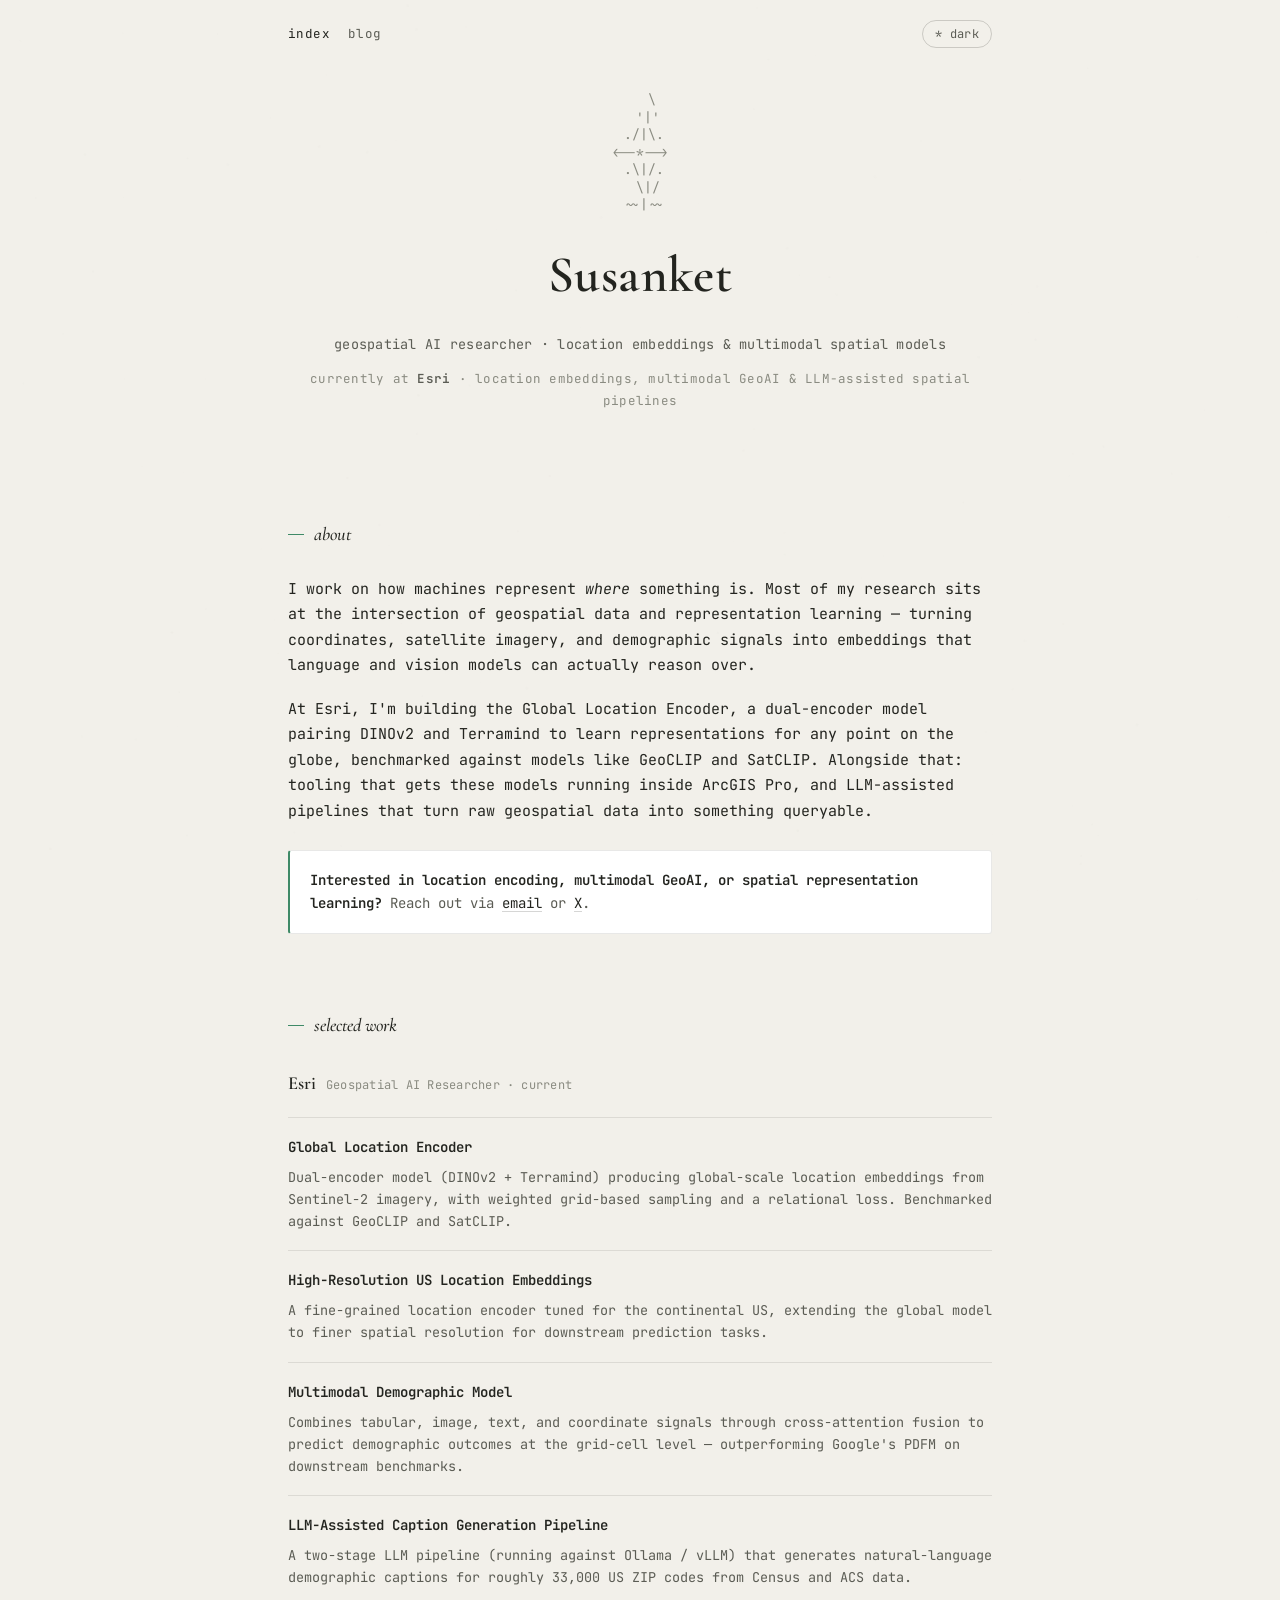
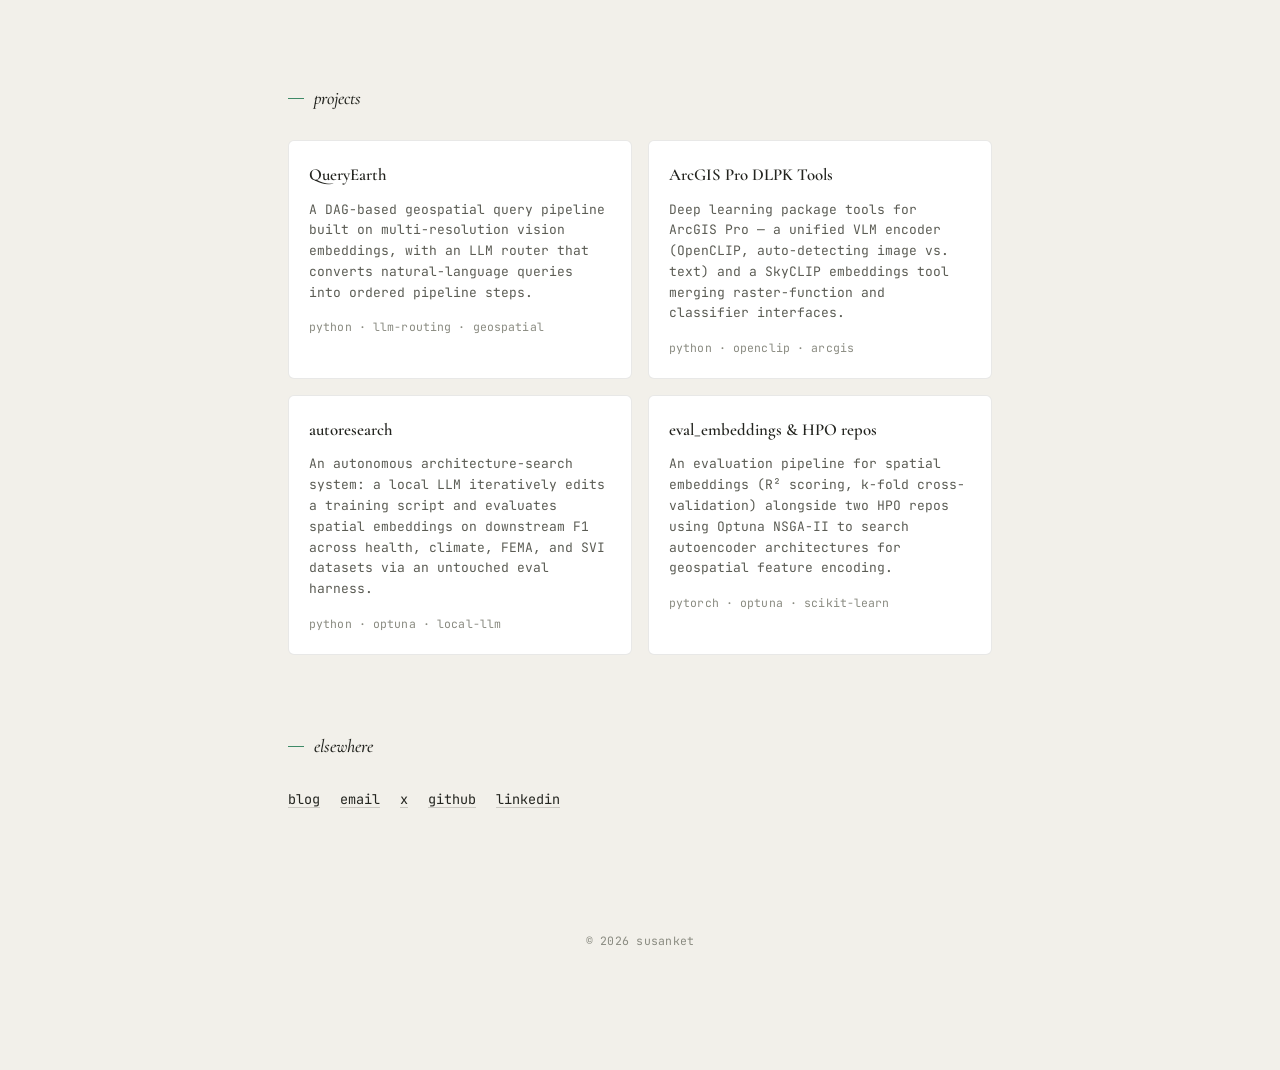
==== index.html @ 193333fa "pushing the init files" ====
<!DOCTYPE html>
<html lang="en">
<head>
<meta charset="UTF-8">
<meta name="viewport" content="width=device-width, initial-scale=1.0">
<title>Susanket — geospatial AI researcher</title>
<meta name="description" content="Susanket — geospatial AI researcher working on location embeddings, multimodal geospatial models, and LLM-assisted spatial pipelines.">
<link rel="icon" href="data:image/svg+xml,%3Csvg xmlns='http://www.w3.org/2000/svg' viewBox='0 0 100 100'%3E%3Ctext y='.9em' font-size='90' font-family='monospace' fill='%23a3d9c0'%3E*%3C/text%3E%3C/svg%3E">
<link rel="preconnect" href="https://fonts.googleapis.com">
<link rel="preconnect" href="https://fonts.gstatic.com" crossorigin>
<link href="https://fonts.googleapis.com/css2?family=Cormorant+Garamond:ital,wght@0,500;0,600;1,500;1,600&family=JetBrains+Mono:wght@400;500;600&display=swap" rel="stylesheet">
<link rel="stylesheet" href="assets/css/style.css">
</head>
<body>
<canvas id="starfield" aria-hidden="true"></canvas>

<div class="topbar">
  <nav>
    <a href="index.html" class="current">index</a>
    <a href="blog/index.html">blog</a>
  </nav>
  <button id="theme-toggle" class="theme-toggle" type="button" aria-label="Toggle light and dark theme">* light</button>
</div>

<main class="wrap">

  <header class="hero">
    <pre id="glyph" class="glyph" aria-hidden="true"></pre>
    <h1>Susanket</h1>
    <p class="tagline">geospatial AI researcher &middot; location embeddings &amp; multimodal spatial models</p>
    <p class="status">currently at <b>Esri</b> &middot; location embeddings, multimodal GeoAI &amp; LLM-assisted spatial pipelines</p>
  </header>

  <section id="about">
    <h2 class="section-label">about</h2>
    <div class="prose">
      <p>I work on how machines represent <em>where</em> something is. Most of my research sits at the intersection of geospatial data and representation learning &mdash; turning coordinates, satellite imagery, and demographic signals into embeddings that language and vision models can actually reason over.</p>
      <p>At Esri, I'm building the Global Location Encoder, a dual-encoder model pairing DINOv2 and Terramind to learn representations for any point on the globe, benchmarked against models like GeoCLIP and SatCLIP. Alongside that: tooling that gets these models running inside ArcGIS Pro, and LLM-assisted pipelines that turn raw geospatial data into something queryable.</p>
    </div>

    <div class="callout">
      <!-- EDIT ME: swap in a real call-to-action and your actual contact links. -->
      <b>Interested in location encoding, multimodal GeoAI, or spatial representation learning?</b>
      Reach out via <a class="link" href="mailto:you@example.com">email</a> or <a class="link" href="https://x.com/yourhandle" target="_blank" rel="noopener">X</a>.
    </div>
  </section>

  <section id="work">
    <h2 class="section-label">selected work</h2>

    <div class="work-group">
      <div class="work-group-head">
        <span class="org">Esri</span>
        <span class="role">Geospatial AI Researcher &middot; current</span>
      </div>

      <div class="work-item">
        <div class="title">Global Location Encoder</div>
        <div class="desc">Dual-encoder model (DINOv2 + Terramind) producing global-scale location embeddings from Sentinel-2 imagery, with weighted grid-based sampling and a relational loss. Benchmarked against GeoCLIP and SatCLIP.</div>
      </div>

      <div class="work-item">
        <div class="title">High-Resolution US Location Embeddings</div>
        <div class="desc">A fine-grained location encoder tuned for the continental US, extending the global model to finer spatial resolution for downstream prediction tasks.</div>
      </div>

      <div class="work-item">
        <div class="title">Multimodal Demographic Model</div>
        <div class="desc">Combines tabular, image, text, and coordinate signals through cross-attention fusion to predict demographic outcomes at the grid-cell level &mdash; outperforming Google's PDFM on downstream benchmarks.</div>
      </div>

      <div class="work-item">
        <div class="title">LLM-Assisted Caption Generation Pipeline</div>
        <div class="desc">A two-stage LLM pipeline (running against Ollama / vLLM) that generates natural-language demographic captions for roughly 33,000 US ZIP codes from Census and ACS data.</div>
      </div>
    </div>
  </section>

  <section id="projects">
    <h2 class="section-label">projects</h2>
    <div class="projects-grid">

      <div class="project-card">
        <h3>QueryEarth</h3>
        <p>A DAG-based geospatial query pipeline built on multi-resolution vision embeddings, with an LLM router that converts natural-language queries into ordered pipeline steps.</p>
        <div class="tags">python &middot; llm-routing &middot; geospatial</div>
      </div>

      <div class="project-card">
        <h3>ArcGIS Pro DLPK Tools</h3>
        <p>Deep learning package tools for ArcGIS Pro &mdash; a unified VLM encoder (OpenCLIP, auto-detecting image vs. text) and a SkyCLIP embeddings tool merging raster-function and classifier interfaces.</p>
        <div class="tags">python &middot; openclip &middot; arcgis</div>
      </div>

      <div class="project-card">
        <h3>autoresearch</h3>
        <p>An autonomous architecture-search system: a local LLM iteratively edits a training script and evaluates spatial embeddings on downstream F1 across health, climate, FEMA, and SVI datasets via an untouched eval harness.</p>
        <div class="tags">python &middot; optuna &middot; local-llm</div>
      </div>

      <div class="project-card">
        <h3>eval_embeddings &amp; HPO repos</h3>
        <p>An evaluation pipeline for spatial embeddings (R&sup2; scoring, k-fold cross-validation) alongside two HPO repos using Optuna NSGA-II to search autoencoder architectures for geospatial feature encoding.</p>
        <div class="tags">pytorch &middot; optuna &middot; scikit-learn</div>
      </div>

    </div>
  </section>

  <section id="elsewhere">
    <h2 class="section-label">elsewhere</h2>
    <!-- EDIT ME: point these at your real profiles / resume. -->
    <div class="elsewhere-links">
      <a class="link" href="blog/index.html">blog</a>
      <a class="link" href="mailto:you@example.com">email</a>
      <a class="link" href="https://x.com/yourhandle" target="_blank" rel="noopener">x</a>
      <a class="link" href="https://github.com/yourhandle" target="_blank" rel="noopener">github</a>
      <a class="link" href="https://linkedin.com/in/yourhandle" target="_blank" rel="noopener">linkedin</a>
    </div>
  </section>

  <footer>&copy; 2026 susanket</footer>
</main>

<script src="assets/js/theme.js"></script>
<script src="assets/js/starfield.js"></script>
<script src="assets/js/spinner.js"></script>
</body>
</html>
---- assets/css/style.css ----
/* ==========================================================================
   Design tokens
   ========================================================================== */
:root{
  --bg:            #0a0d13;
  --bg-elevated:   #10151d;
  --bg-card:       #10141b;
  --border:        rgba(232,230,223,0.09);
  --border-strong: rgba(232,230,223,0.16);
  --text:          #e9e7e0;
  --text-dim:      #99a0af;
  --text-dimmer:   #62697a;
  --accent:        #a3d9c0;
  --accent-strong: #c3ecd8;
  --accent-dim:    rgba(163,217,192,0.14);
  --star-opacity:  1;

  --serif: "Cormorant Garamond", "Iowan Old Style", "Palatino Linotype", Georgia, serif;
  --mono: "JetBrains Mono", "IBM Plex Mono", ui-monospace, SFMono-Regular, Menlo, Consolas, monospace;

  --max-w: 760px;
  --pad: 28px;
}

html[data-theme="light"]{
  --bg:            #f2f0ea;
  --bg-elevated:   #ffffff;
  --bg-card:       #ffffff;
  --border:        rgba(30,30,26,0.10);
  --border-strong: rgba(30,30,26,0.18);
  --text:          #23241f;
  --text-dim:      #5b5c54;
  --text-dimmer:   #8a8b81;
  --accent:        #3f8a67;
  --accent-strong: #2c6b4d;
  --accent-dim:    rgba(63,138,103,0.12);
  --star-opacity:  0.35;
}

/* ==========================================================================
   Reset
   ========================================================================== */
*, *::before, *::after{ box-sizing: border-box; }
html{ scroll-behavior: smooth; }
body{
  margin: 0;
  background: var(--bg);
  color: var(--text);
  font-family: var(--mono);
  font-size: 15px;
  line-height: 1.7;
  -webkit-font-smoothing: antialiased;
  transition: background .25s ease, color .25s ease;
}
img{ max-width: 100%; display:block; }
a{ color: inherit; }
a:focus-visible, button:focus-visible{
  outline: 1.5px solid var(--accent);
  outline-offset: 3px;
  border-radius: 2px;
}
::selection{ background: var(--accent-dim); color: var(--text); }

.link{
  color: var(--text);
  text-decoration: underline;
  text-decoration-color: var(--border-strong);
  text-underline-offset: 3px;
  transition: color .15s ease, text-decoration-color .15s ease;
}
.link:hover{
  color: var(--accent-strong);
  text-decoration-color: var(--accent);
}

/* ==========================================================================
   Starfield background
   ========================================================================== */
#starfield{
  position: fixed;
  inset: 0;
  width: 100%;
  height: 100%;
  z-index: -1;
  display: block;
  opacity: var(--star-opacity);
  transition: opacity .3s ease;
}

/* ==========================================================================
   Top bar
   ========================================================================== */
.topbar{
  position: sticky;
  top: 0;
  z-index: 10;
  display: flex;
  align-items: center;
  justify-content: space-between;
  padding: 20px var(--pad);
  max-width: var(--max-w);
  margin: 0 auto;
  font-size: 12.5px;
}
.topbar nav{ display:flex; gap: 18px; align-items:center; }
.topbar a{
  text-decoration: none;
  color: var(--text-dim);
  letter-spacing: .03em;
}
.topbar a:hover{ color: var(--accent); }
.topbar a.current{ color: var(--text); }

.theme-toggle{
  font-family: var(--mono);
  font-size: 12px;
  background: transparent;
  border: 1px solid var(--border-strong);
  color: var(--text-dim);
  border-radius: 999px;
  padding: 5px 12px;
  cursor: pointer;
  letter-spacing: .03em;
  transition: color .15s ease, border-color .15s ease;
}
.theme-toggle:hover{ color: var(--text); border-color: var(--accent); }

/* ==========================================================================
   Layout shell
   ========================================================================== */
.wrap{
  max-width: var(--max-w);
  margin: 0 auto;
  padding: 0 var(--pad) 120px;
}

/* ==========================================================================
   Hero
   ========================================================================== */
.hero{
  text-align: center;
  padding: 10px 0 20px;
}
.glyph{
  font-family: var(--mono);
  color: var(--text-dimmer);
  font-size: 13px;
  line-height: 1.35;
  white-space: pre;
  margin-bottom: 18px;
  user-select: none;
}
.hero h1{
  font-family: var(--serif);
  font-weight: 600;
  font-size: clamp(2.4rem, 6vw, 3.2rem);
  letter-spacing: .01em;
  margin: 0 0 14px;
  color: var(--text);
}
.hero .tagline{
  color: var(--text-dim);
  font-size: 13.5px;
  letter-spacing: .02em;
  margin: 0 0 10px;
}
.hero .status{
  color: var(--text-dimmer);
  font-size: 12.5px;
  letter-spacing: .02em;
}
.hero .status b{ color: var(--text-dim); font-weight: 600; }
.hero .status a{ text-decoration: underline; text-decoration-color: var(--border-strong); }
.hero .status a:hover{ color: var(--accent); text-decoration-color: var(--accent); }

/* ==========================================================================
   Sections
   ========================================================================== */
section{ margin-top: 76px; }
.section-label{
  font-family: var(--serif);
  font-style: italic;
  font-weight: 500;
  font-size: 1.15rem;
  color: var(--text);
  display: flex;
  align-items: center;
  gap: 10px;
  margin: 0 0 26px;
}
.section-label::before{
  content: "";
  width: 16px;
  height: 1px;
  background: var(--accent);
  display: inline-block;
}

.prose p{ margin: 0 0 18px; color: var(--text); }
.prose p:last-child{ margin-bottom: 0; }

/* Callout */
.callout{
  margin-top: 26px;
  padding: 18px 20px;
  background: var(--bg-elevated);
  border: 1px solid var(--border);
  border-left: 2px solid var(--accent);
  border-radius: 3px;
  font-size: 14px;
  color: var(--text-dim);
  line-height: 1.65;
}
.callout b{ color: var(--text); font-weight: 600; }

/* Work entries */
.work-group + .work-group{ margin-top: 46px; }
.work-group-head{
  display:flex;
  align-items: baseline;
  gap: 10px;
  margin-bottom: 18px;
  flex-wrap: wrap;
}
.work-group-head .org{
  font-family: var(--serif);
  font-weight: 600;
  font-size: 1.15rem;
}
.work-group-head .role{
  font-size: 12px;
  color: var(--text-dimmer);
  letter-spacing: .02em;
}
.work-item{
  padding: 18px 0;
  border-top: 1px solid var(--border);
  display: grid;
  grid-template-columns: 1fr;
  gap: 6px;
}
.work-item .title{
  font-weight: 600;
  color: var(--text);
  font-size: 14px;
}
.work-item .desc{
  color: var(--text-dim);
  font-size: 13.5px;
  line-height: 1.65;
}

/* Project cards */
.projects-grid{
  display: grid;
  grid-template-columns: 1fr 1fr;
  gap: 16px;
}
@media (max-width: 620px){
  .projects-grid{ grid-template-columns: 1fr; }
}
.project-card{
  background: var(--bg-card);
  border: 1px solid var(--border);
  border-radius: 6px;
  padding: 20px;
  transition: border-color .15s ease;
}
.project-card:hover{ border-color: var(--border-strong); }
.project-card h3{
  font-family: var(--serif);
  font-weight: 600;
  font-size: 1.05rem;
  margin: 0 0 10px;
}
.project-card p{
  color: var(--text-dim);
  font-size: 13px;
  line-height: 1.6;
  margin: 0 0 14px;
}
.tags{
  color: var(--text-dimmer);
  font-size: 11.5px;
  letter-spacing: .01em;
}

/* Elsewhere links */
.elsewhere-links{
  display: flex;
  flex-wrap: wrap;
  gap: 20px;
  font-size: 13.5px;
}

/* Footer */
footer{
  text-align: center;
  margin-top: 90px;
  padding-top: 30px;
  color: var(--text-dimmer);
  font-size: 11.5px;
  letter-spacing: .02em;
}

/* ==========================================================================
   Blog list
   ========================================================================== */
.page-title{
  font-family: var(--serif);
  font-style: italic;
  font-weight: 500;
  font-size: 2rem;
  margin: 30px 0 8px;
}
.page-sub{
  color: var(--text-dim);
  font-size: 13px;
  margin: 0 0 50px;
}
.post-list{ list-style: none; margin:0; padding:0; }
.post-item{
  padding: 22px 0;
  border-top: 1px solid var(--border);
}
.post-item:last-child{ border-bottom: 1px solid var(--border); }
.post-item a.post-title{
  font-family: var(--serif);
  font-weight: 600;
  font-size: 1.3rem;
  text-decoration: none;
  color: var(--text);
  transition: color .15s ease;
}
.post-item a.post-title:hover{ color: var(--accent-strong); }
.post-meta{
  color: var(--text-dimmer);
  font-size: 11.5px;
  margin: 6px 0 10px;
  letter-spacing: .02em;
}
.post-excerpt{
  color: var(--text-dim);
  font-size: 13.5px;
  line-height: 1.65;
  margin: 0;
}
.empty-state{
  color: var(--text-dimmer);
  font-size: 13.5px;
  padding: 40px 0;
  border-top: 1px solid var(--border);
}

/* ==========================================================================
   Blog post
   ========================================================================== */
.post-header{ margin: 30px 0 50px; }
.post-header .back{
  display:inline-block;
  font-size: 12px;
  color: var(--text-dimmer);
  text-decoration: none;
  margin-bottom: 22px;
}
.post-header .back:hover{ color: var(--accent); }
.post-header h1{
  font-family: var(--serif);
  font-weight: 600;
  font-size: clamp(1.8rem, 5vw, 2.4rem);
  margin: 0 0 12px;
  line-height: 1.25;
}
.post-header .post-meta{ margin: 0; }

.post-body{ font-size: 15px; line-height: 1.8; color: var(--text); }
.post-body h1, .post-body h2, .post-body h3{
  font-family: var(--serif);
  font-weight: 600;
  color: var(--text);
  margin: 42px 0 16px;
  line-height: 1.3;
}
.post-body h1{ font-size: 1.6rem; }
.post-body h2{ font-size: 1.35rem; }
.post-body h3{ font-size: 1.1rem; }
.post-body p{ margin: 0 0 20px; }
.post-body a{ color: var(--accent); text-decoration: underline; text-decoration-color: var(--border-strong); }
.post-body a:hover{ text-decoration-color: var(--accent); }
.post-body ul, .post-body ol{ margin: 0 0 20px; padding-left: 22px; color: var(--text); }
.post-body li{ margin-bottom: 8px; }
.post-body blockquote{
  margin: 24px 0;
  padding: 4px 20px;
  border-left: 2px solid var(--accent);
  color: var(--text-dim);
  font-style: italic;
}
.post-body code{
  font-family: var(--mono);
  background: var(--bg-elevated);
  border: 1px solid var(--border);
  padding: 2px 6px;
  border-radius: 4px;
  font-size: 0.88em;
}
.post-body pre{
  background: var(--bg-elevated);
  border: 1px solid var(--border);
  border-radius: 6px;
  padding: 18px 20px;
  overflow-x: auto;
  margin: 0 0 24px;
}
.post-body pre code{
  background: none;
  border: none;
  padding: 0;
}
.post-body img{
  border-radius: 6px;
  margin: 10px 0 26px;
  border: 1px solid var(--border);
}
.post-body hr{
  border: none;
  border-top: 1px solid var(--border);
  margin: 40px 0;
}

.post-footer{
  margin-top: 60px;
  padding-top: 24px;
  border-top: 1px solid var(--border);
}

/* ==========================================================================
   Utility
   ========================================================================== */
.loading{ color: var(--text-dimmer); font-size: 13px; padding: 40px 0; }

@media (prefers-reduced-motion: reduce){
  html{ scroll-behavior: auto; }
  *{ animation-duration: 0.001ms !important; animation-iteration-count: 1 !important; transition-duration: 0.001ms !important; }
}
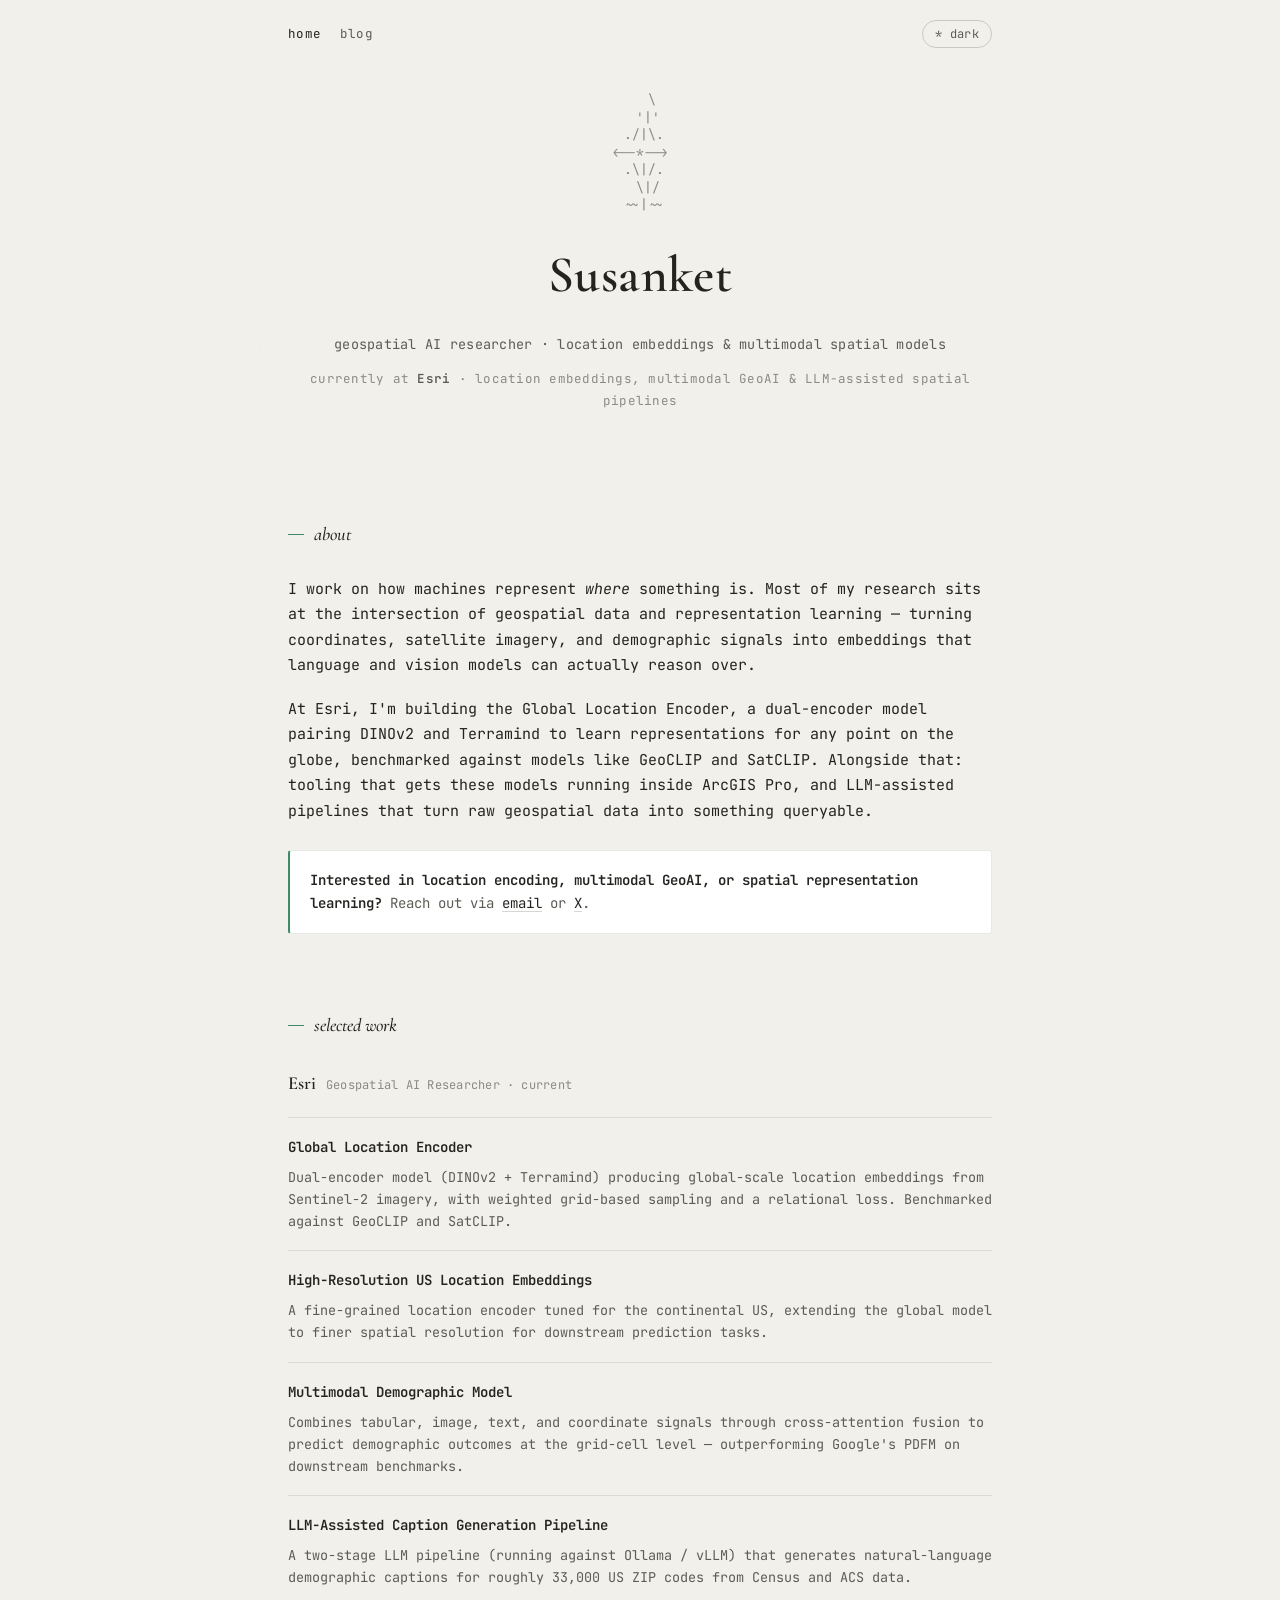
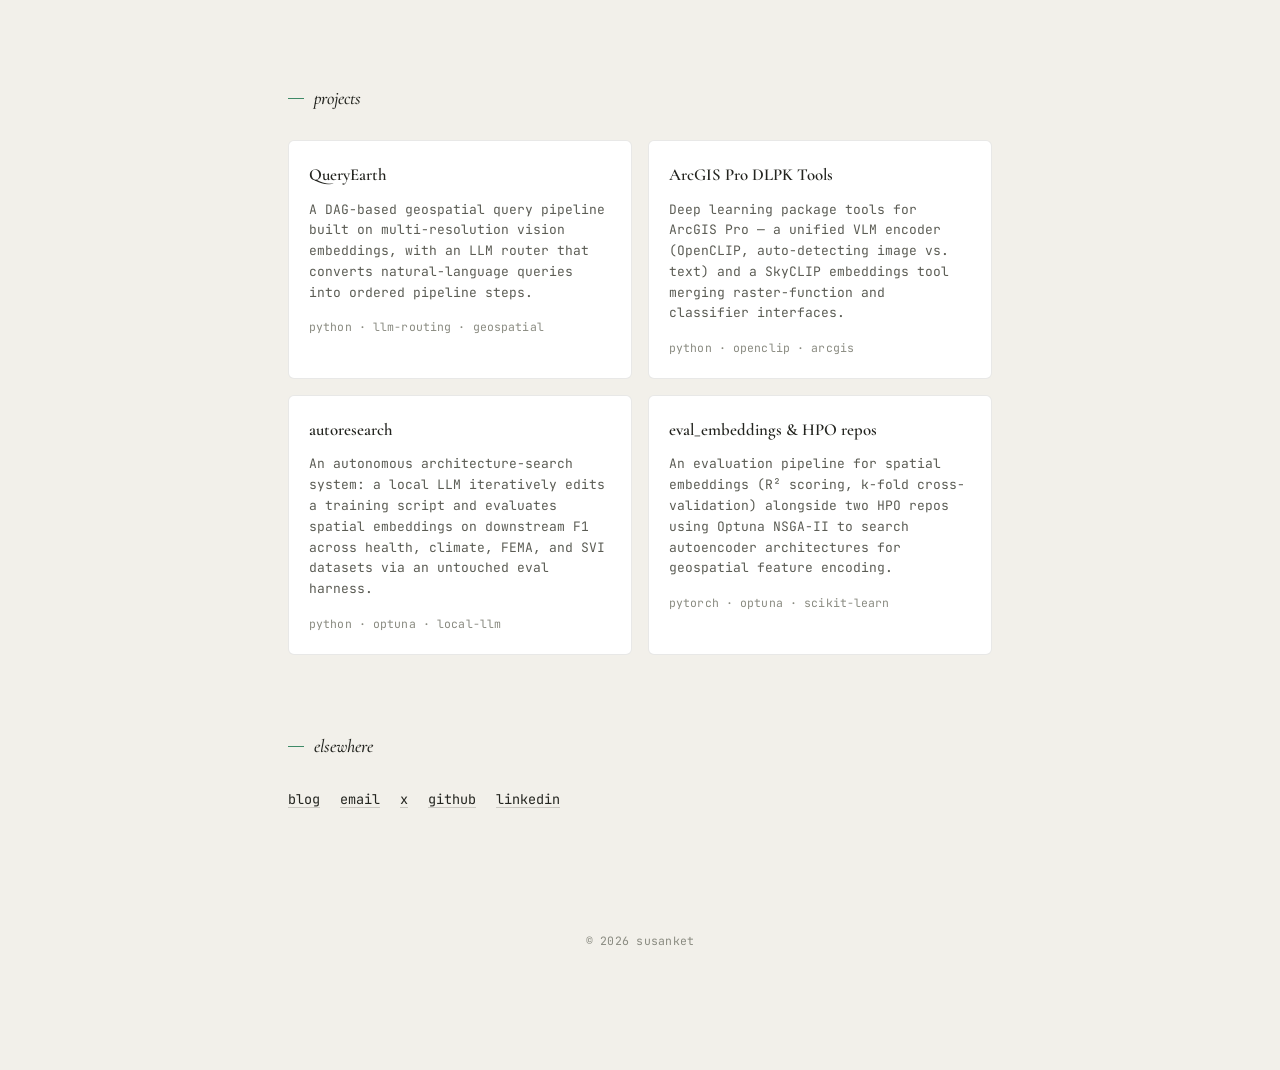
==== commit c424cfca: "[refactor] changed bg" ====
--- a/index.html
+++ b/index.html
@@ -16,7 +16,7 @@
 
 <div class="topbar">
   <nav>
-    <a href="index.html" class="current">index</a>
+    <a href="index.html" class="current">home</a>
     <a href="blog/index.html">blog</a>
   </nav>
   <button id="theme-toggle" class="theme-toggle" type="button" aria-label="Toggle light and dark theme">* light</button>
--- a/assets/css/style.css
+++ b/assets/css/style.css
@@ -7,12 +7,12 @@
   --bg-card:       #10141b;
   --border:        rgba(232,230,223,0.09);
   --border-strong: rgba(232,230,223,0.16);
-  --text:          #e9e7e0;
-  --text-dim:      #99a0af;
-  --text-dimmer:   #62697a;
-  --accent:        #a3d9c0;
-  --accent-strong: #c3ecd8;
-  --accent-dim:    rgba(163,217,192,0.14);
+  --text:          #bcbab3ea;
+  --text-dim:      #6e8366;
+  --text-dimmer:   #586357;
+  --accent:        #69966a;
+  --accent-strong: #66db89;
+  --accent-dim:    rgba(150, 196, 145, 0.285);
   --star-opacity:  1;
 
   --serif: "Cormorant Garamond", "Iowan Old Style", "Palatino Linotype", Georgia, serif;
@@ -376,14 +376,14 @@
 .post-body{ font-size: 15px; line-height: 1.8; color: var(--text); }
 .post-body h1, .post-body h2, .post-body h3{
   font-family: var(--serif);
-  font-weight: 600;
+  font-weight: 900;
   color: var(--text);
   margin: 42px 0 16px;
-  line-height: 1.3;
-}
-.post-body h1{ font-size: 1.6rem; }
-.post-body h2{ font-size: 1.35rem; }
-.post-body h3{ font-size: 1.1rem; }
+  line-height: 1.6;
+}
+.post-body h1{ font-size: 2.5rem; }
+.post-body h2{ font-size: 2.0rem; }
+.post-body h3{ font-size: 1.8rem; }
 .post-body p{ margin: 0 0 20px; }
 .post-body a{ color: var(--accent); text-decoration: underline; text-decoration-color: var(--border-strong); }
 .post-body a:hover{ text-decoration-color: var(--accent); }
@@ -427,6 +427,67 @@
   border-top: 1px solid var(--border);
   margin: 40px 0;
 }
+.post-body .katex-display{
+  margin: 24px 0;
+  overflow-x: auto;
+  overflow-y: hidden;
+}
+.post-body .katex{ font-size: 1.05em; }
+
+/* Post header image — stretches to full wrap width (slightly wider than body) */
+.post-header-image-wrap{
+  margin: 0 calc(-1 * var(--pad)) 30px;
+}
+.post-header-image-wrap img{
+  width:100%;
+  display:block;
+  border-radius:6px;
+}
+.post-header-image-wrap .img-caption{
+  display:block;
+  text-align:left;
+  font-size:0.82em;
+  color:var(--text-dimmer);
+  padding:4px 0 0;
+}
+
+/* Body images with caption — no box, just small right-aligned text */
+.post-body figure{
+  margin:20px 0;
+}
+.post-body figure img{
+  width:100%;
+  display:block;
+  margin:0;
+  border-radius:6px;
+  border:1px solid var(--border);
+}
+.post-body figcaption{
+  text-align:left;
+  font-size:0.82em;
+  color:var(--text-dimmer);
+  padding:4px 0 0;
+}
+
+/* Link buttons */
+.link-button{
+  display:inline-flex;
+  align-items:center;
+  gap:5px;
+  padding:2px 10px;
+  border-radius:4px;
+  background:var(--bg-elevated);
+  border:1px solid var(--border);
+  font-size:0.85em;
+  text-decoration:none !important;
+  vertical-align:baseline;
+  line-height:1.6;
+  transition:border-color .15s;
+  white-space:nowrap;
+}
+.link-button:hover{ border-color:var(--accent); }
+.link-button .link-domain{ font-weight:600; color:var(--accent); }
+.link-button .link-text{ color:var(--text-dim); }
 
 .post-footer{
   margin-top: 60px;
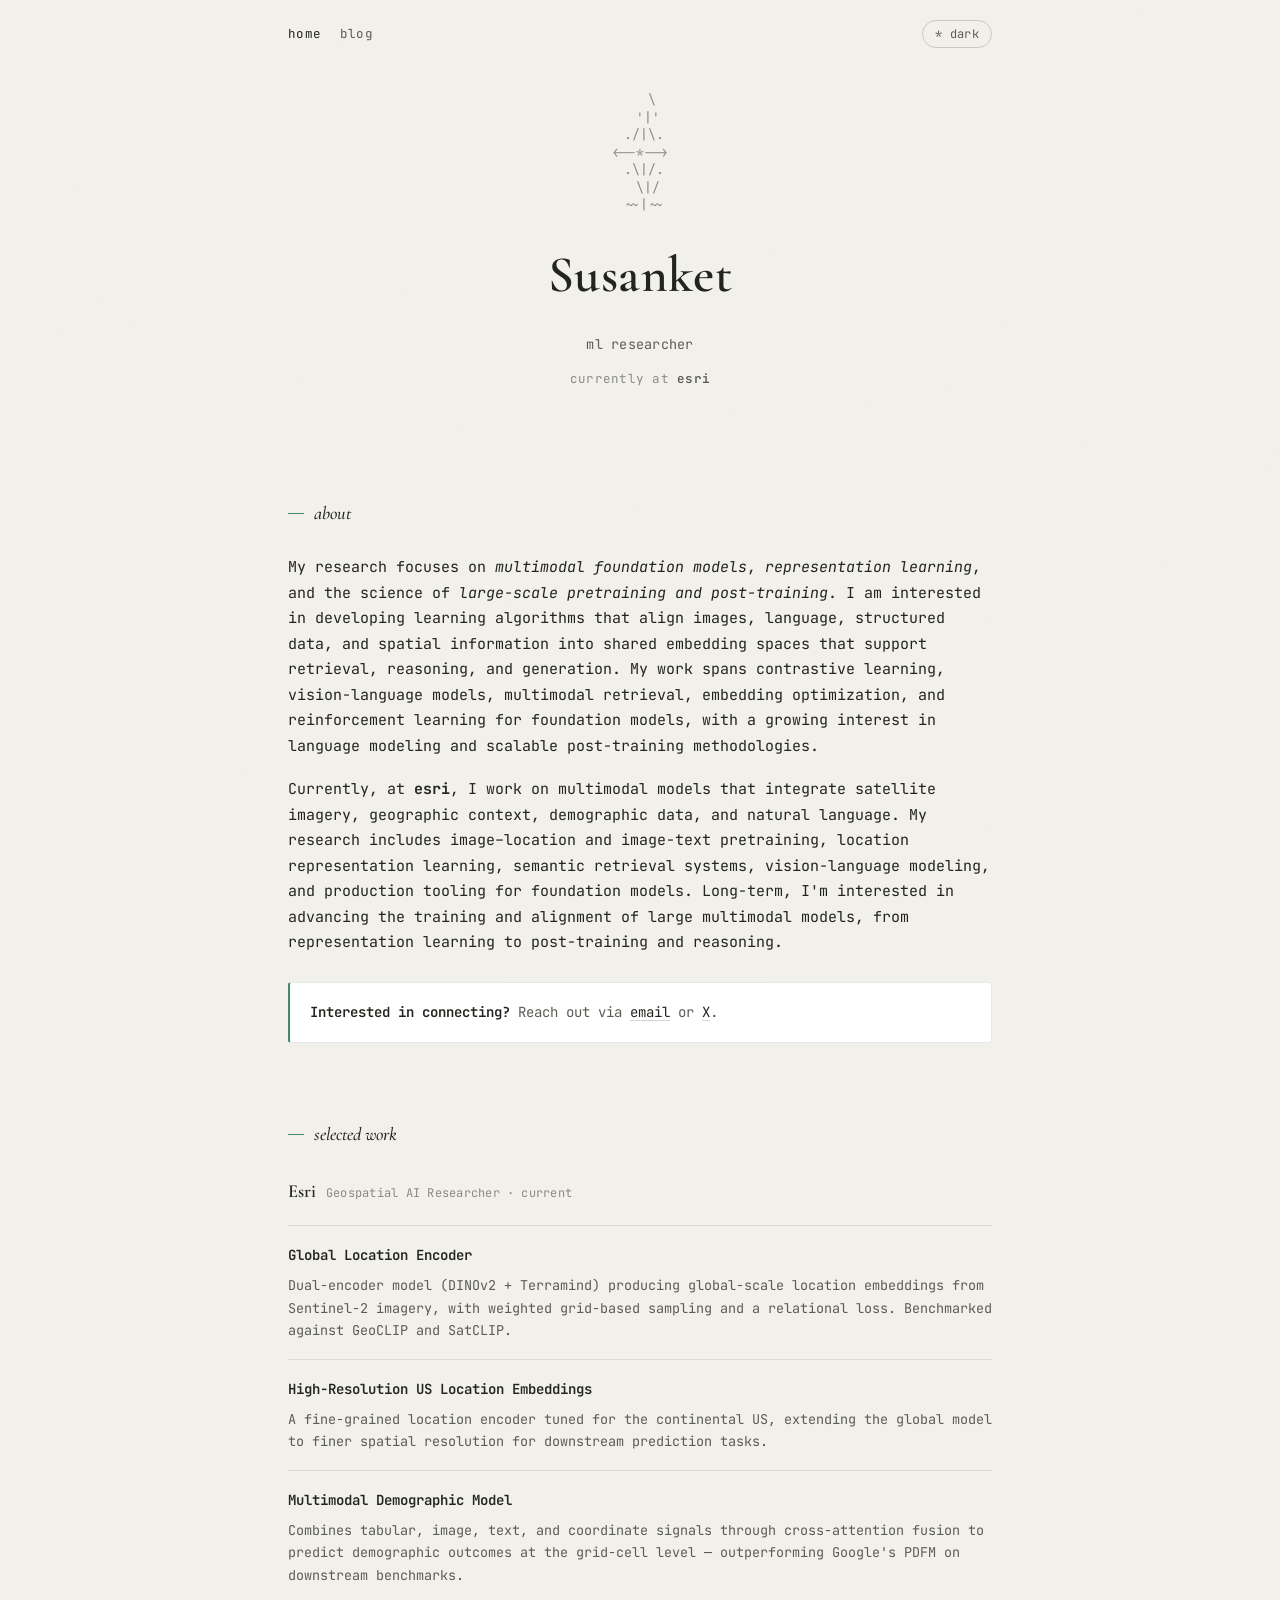
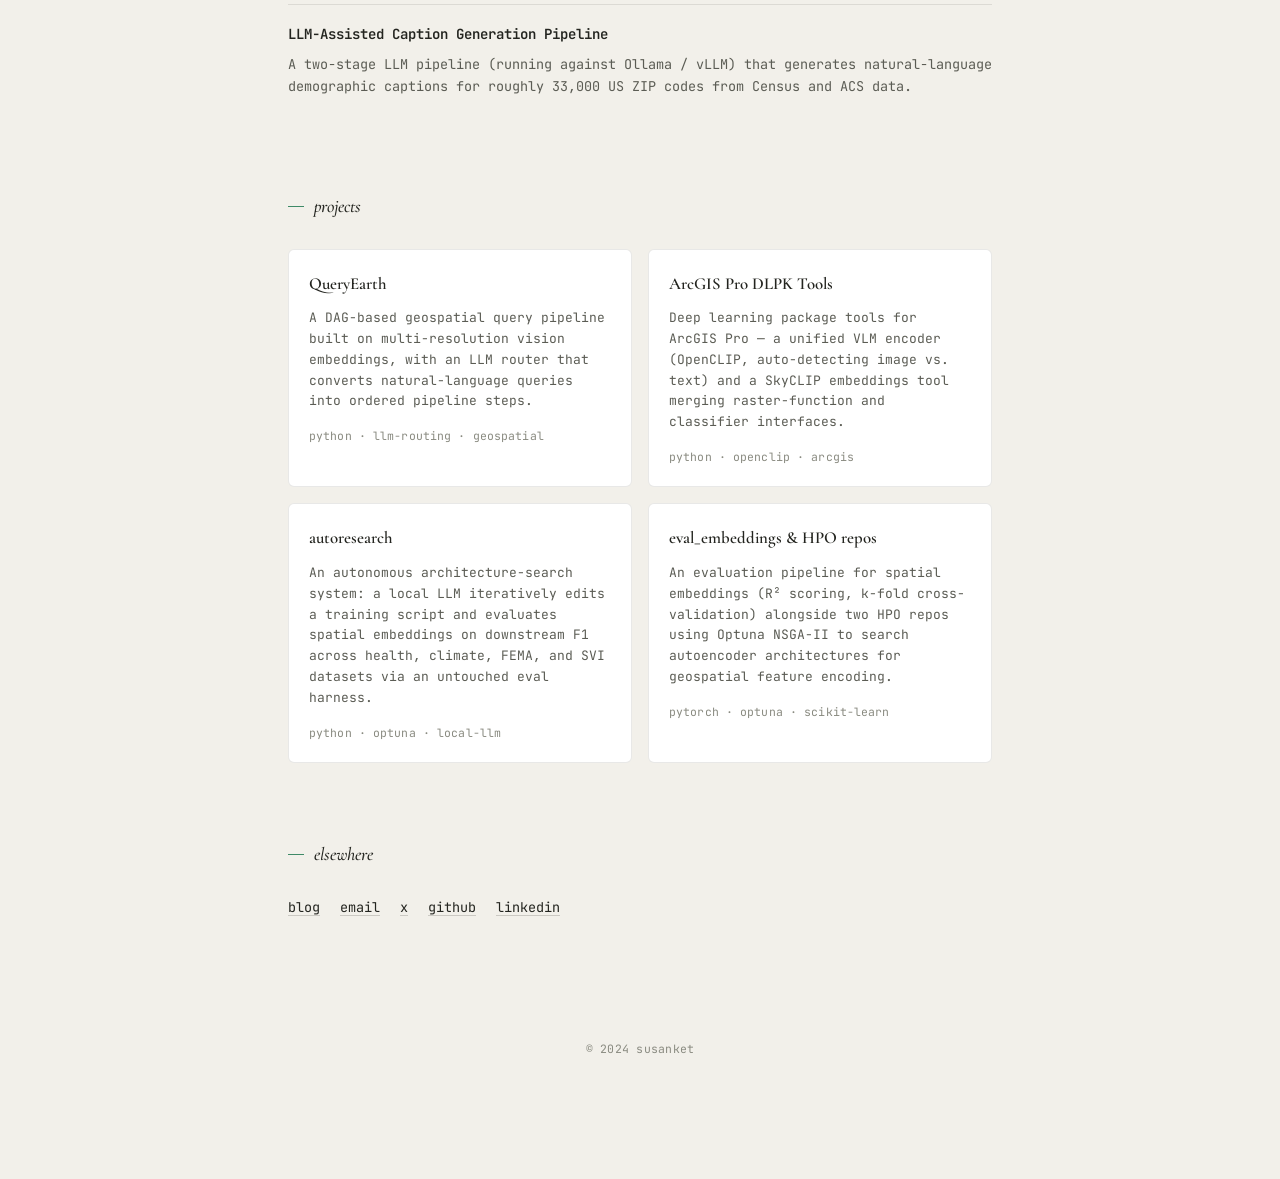
==== commit ecde9ce2: "[minor] update index pages" ====
--- a/index.html
+++ b/index.html
@@ -3,8 +3,8 @@
 <head>
 <meta charset="UTF-8">
 <meta name="viewport" content="width=device-width, initial-scale=1.0">
-<title>Susanket — geospatial AI researcher</title>
-<meta name="description" content="Susanket — geospatial AI researcher working on location embeddings, multimodal geospatial models, and LLM-assisted spatial pipelines.">
+<title>Susanket Sarkar</title>
+<meta name="description" content="Susanket Sarkar — ML Researcher.">
 <link rel="icon" href="data:image/svg+xml,%3Csvg xmlns='http://www.w3.org/2000/svg' viewBox='0 0 100 100'%3E%3Ctext y='.9em' font-size='90' font-family='monospace' fill='%23a3d9c0'%3E*%3C/text%3E%3C/svg%3E">
 <link rel="preconnect" href="https://fonts.googleapis.com">
 <link rel="preconnect" href="https://fonts.gstatic.com" crossorigin>
@@ -27,21 +27,22 @@
   <header class="hero">
     <pre id="glyph" class="glyph" aria-hidden="true"></pre>
     <h1>Susanket</h1>
-    <p class="tagline">geospatial AI researcher &middot; location embeddings &amp; multimodal spatial models</p>
-    <p class="status">currently at <b>Esri</b> &middot; location embeddings, multimodal GeoAI &amp; LLM-assisted spatial pipelines</p>
+    <p class="tagline">ml researcher </p>
+    <p class="status">currently at <b>esri</b></p>
   </header>
 
   <section id="about">
     <h2 class="section-label">about</h2>
     <div class="prose">
-      <p>I work on how machines represent <em>where</em> something is. Most of my research sits at the intersection of geospatial data and representation learning &mdash; turning coordinates, satellite imagery, and demographic signals into embeddings that language and vision models can actually reason over.</p>
-      <p>At Esri, I'm building the Global Location Encoder, a dual-encoder model pairing DINOv2 and Terramind to learn representations for any point on the globe, benchmarked against models like GeoCLIP and SatCLIP. Alongside that: tooling that gets these models running inside ArcGIS Pro, and LLM-assisted pipelines that turn raw geospatial data into something queryable.</p>
+      <p>My research focuses on <em>multimodal foundation models</em>, <em>representation learning</em>, and the science of <em>large-scale pretraining and post-training</em>. I am interested in developing learning algorithms that align images, language, structured data, and spatial information into shared embedding spaces that support retrieval, reasoning, and generation. My work spans contrastive learning, vision-language models, multimodal retrieval, embedding optimization, and reinforcement learning for foundation models, with a growing interest in language modeling and scalable post-training methodologies.</p>
+
+<p>Currently, at <b>esri</b>, I work on multimodal models that integrate satellite imagery, geographic context, demographic data, and natural language. My research includes image–location and image-text pretraining, location representation learning, semantic retrieval systems, vision-language modeling, and production tooling for foundation models. Long-term, I'm interested in advancing the training and alignment of large multimodal models, from representation learning to post-training and reasoning.</p>
     </div>
 
     <div class="callout">
       <!-- EDIT ME: swap in a real call-to-action and your actual contact links. -->
-      <b>Interested in location encoding, multimodal GeoAI, or spatial representation learning?</b>
-      Reach out via <a class="link" href="mailto:you@example.com">email</a> or <a class="link" href="https://x.com/yourhandle" target="_blank" rel="noopener">X</a>.
+      <b>Interested in connecting?</b>
+      Reach out via <a class="link" href="mailto:susanketsarkar1140@gmail.com">email</a> or <a class="link" href="https://x.com/positivlyskewed" target="_blank" rel="noopener">X</a>.
     </div>
   </section>
 
@@ -112,14 +113,14 @@
     <!-- EDIT ME: point these at your real profiles / resume. -->
     <div class="elsewhere-links">
       <a class="link" href="blog/index.html">blog</a>
-      <a class="link" href="mailto:you@example.com">email</a>
-      <a class="link" href="https://x.com/yourhandle" target="_blank" rel="noopener">x</a>
-      <a class="link" href="https://github.com/yourhandle" target="_blank" rel="noopener">github</a>
-      <a class="link" href="https://linkedin.com/in/yourhandle" target="_blank" rel="noopener">linkedin</a>
+      <a class="link" href="mailto:susanketsarkar1140@gmail.com">email</a>
+      <a class="link" href="https://x.com/positivlyskewed" target="_blank" rel="noopener">x</a>
+      <a class="link" href="https://github.com/SusanketSarkar" target="_blank" rel="noopener">github</a>
+      <a class="link" href="https://www.linkedin.com/in/susanket-sarkar-b30736228/" target="_blank" rel="noopener">linkedin</a>
     </div>
   </section>
 
-  <footer>&copy; 2026 susanket</footer>
+  <footer>&copy; 2024 susanket</footer>
 </main>
 
 <script src="assets/js/theme.js"></script>
--- a/assets/css/style.css
+++ b/assets/css/style.css
@@ -8,10 +8,10 @@
   --border:        rgba(232,230,223,0.09);
   --border-strong: rgba(232,230,223,0.16);
   --text:          #bcbab3ea;
-  --text-dim:      #6e8366;
+  --text-dim:      #6e836695;
   --text-dimmer:   #586357;
-  --accent:        #69966a;
-  --accent-strong: #66db89;
+  --accent:        #678967;
+  --accent-strong: #7da97e88;
   --accent-dim:    rgba(150, 196, 145, 0.285);
   --star-opacity:  1;
 
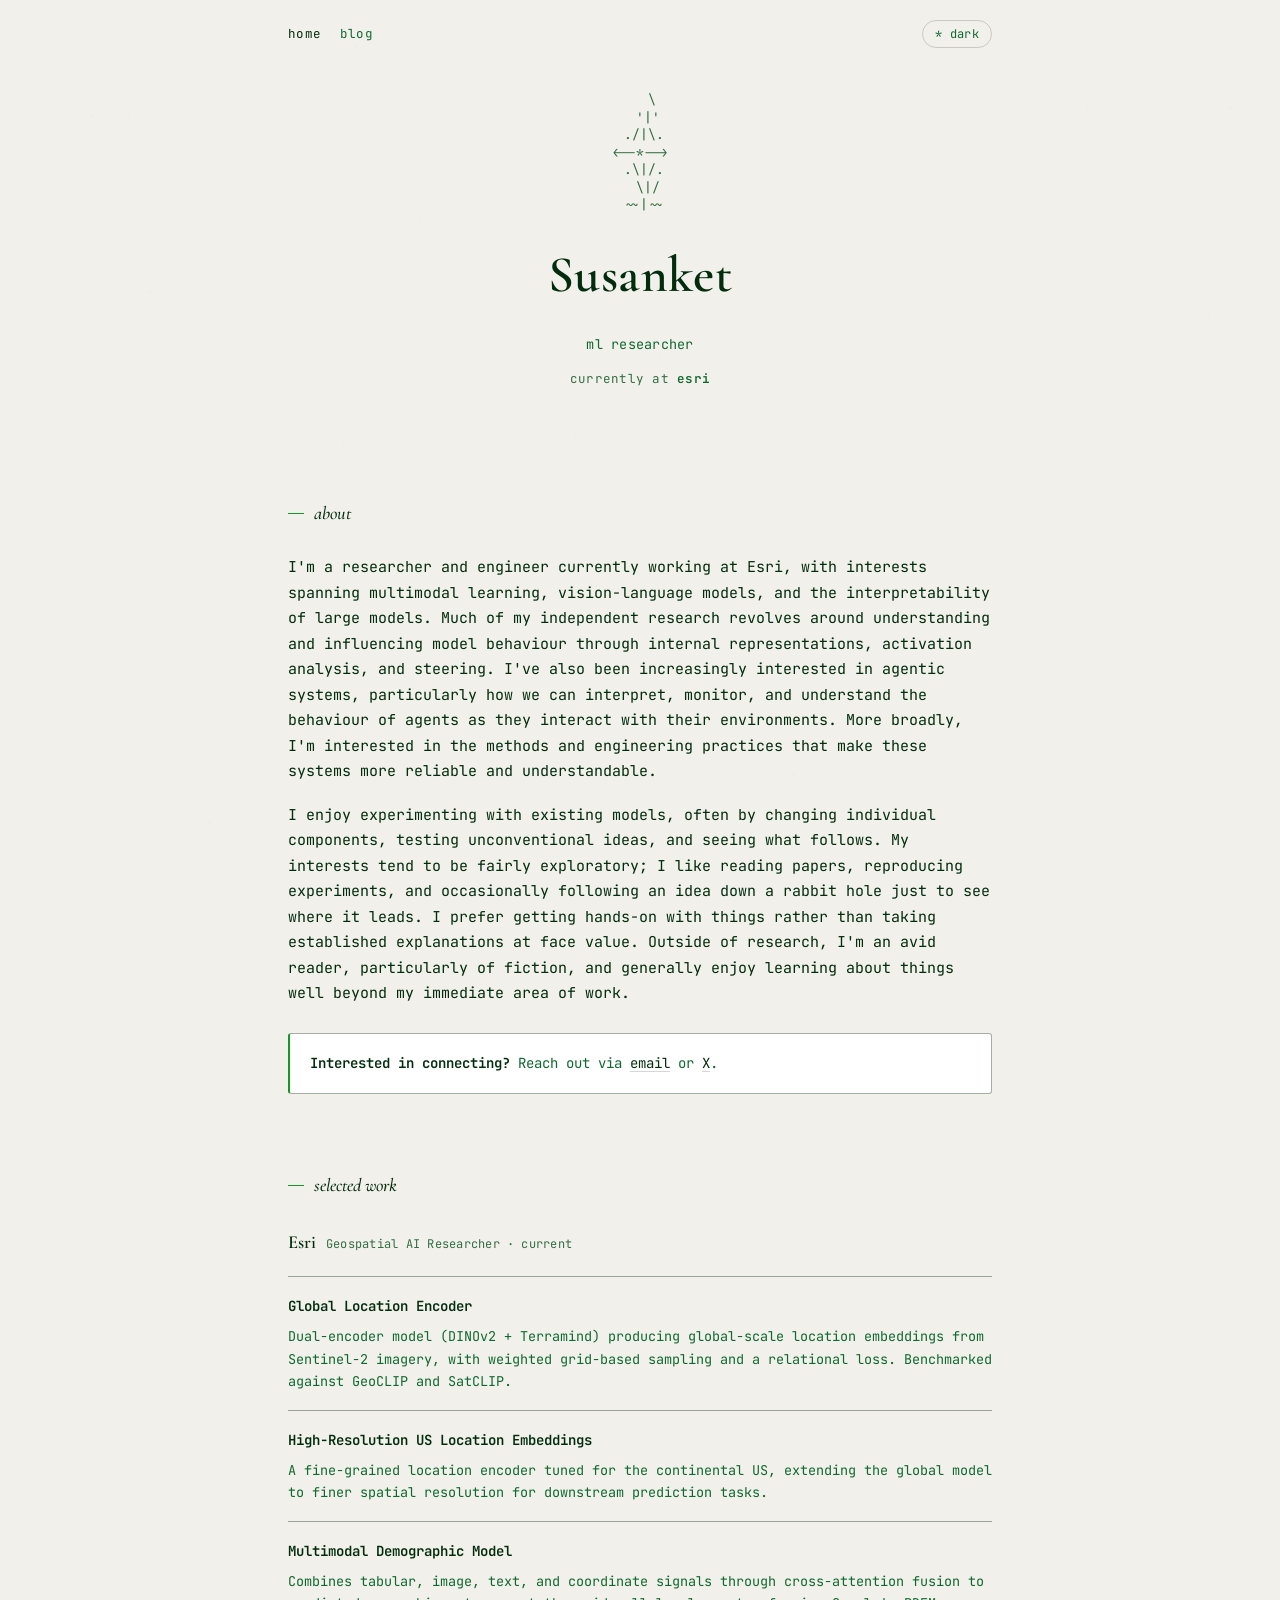
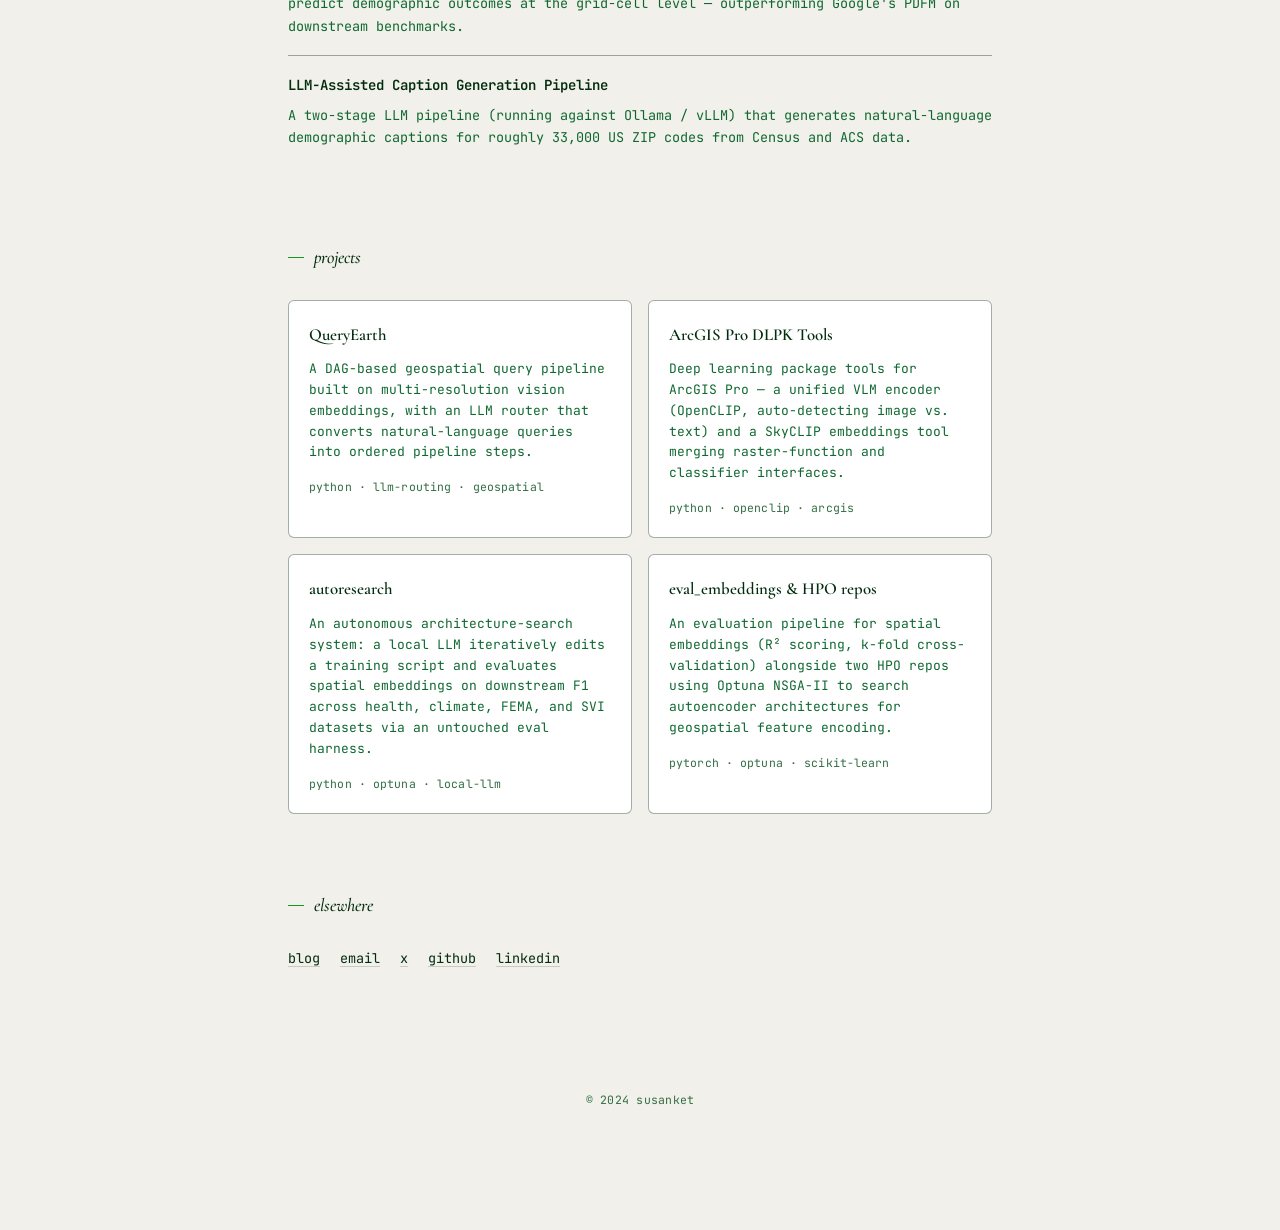
==== commit 9a65dab5: "[blog] added the nudge blog" ====
--- a/index.html
+++ b/index.html
@@ -34,9 +34,8 @@
   <section id="about">
     <h2 class="section-label">about</h2>
     <div class="prose">
-      <p>My research focuses on <em>multimodal foundation models</em>, <em>representation learning</em>, and the science of <em>large-scale pretraining and post-training</em>. I am interested in developing learning algorithms that align images, language, structured data, and spatial information into shared embedding spaces that support retrieval, reasoning, and generation. My work spans contrastive learning, vision-language models, multimodal retrieval, embedding optimization, and reinforcement learning for foundation models, with a growing interest in language modeling and scalable post-training methodologies.</p>
-
-<p>Currently, at <b>esri</b>, I work on multimodal models that integrate satellite imagery, geographic context, demographic data, and natural language. My research includes image–location and image-text pretraining, location representation learning, semantic retrieval systems, vision-language modeling, and production tooling for foundation models. Long-term, I'm interested in advancing the training and alignment of large multimodal models, from representation learning to post-training and reasoning.</p>
+      <p> I'm a researcher and engineer currently working at Esri, with interests spanning multimodal learning, vision-language models, and the interpretability of large models. Much of my independent research revolves around understanding and influencing model behaviour through internal representations, activation analysis, and steering. I've also been increasingly interested in agentic systems, particularly how we can interpret, monitor, and understand the behaviour of agents as they interact with their environments. More broadly, I'm interested in the methods and engineering practices that make these systems more reliable and understandable.</p>
+      <p>I enjoy experimenting with existing models, often by changing individual components, testing unconventional ideas, and seeing what follows. My interests tend to be fairly exploratory; I like reading papers, reproducing experiments, and occasionally following an idea down a rabbit hole just to see where it leads. I prefer getting hands-on with things rather than taking established explanations at face value. Outside of research, I'm an avid reader, particularly of fiction, and generally enjoy learning about things well beyond my immediate area of work.</p>
     </div>
 
     <div class="callout">
--- a/assets/css/style.css
+++ b/assets/css/style.css
@@ -7,12 +7,12 @@
   --bg-card:       #10141b;
   --border:        rgba(232,230,223,0.09);
   --border-strong: rgba(232,230,223,0.16);
-  --text:          #bcbab3ea;
-  --text-dim:      #6e836695;
-  --text-dimmer:   #586357;
-  --accent:        #678967;
-  --accent-strong: #7da97e88;
-  --accent-dim:    rgba(150, 196, 145, 0.285);
+  --text:          #d4dbd5f5;
+  --text-dim:      #438649c7;
+  --text-dimmer:   #69a363b3;
+  --accent:        #46a146;
+  --accent-strong: #329a34a6;
+  --accent-dim:    rgba(34, 95, 27, 0.801);
   --star-opacity:  1;
 
   --serif: "Cormorant Garamond", "Iowan Old Style", "Palatino Linotype", Georgia, serif;
@@ -26,14 +26,14 @@
   --bg:            #f2f0ea;
   --bg-elevated:   #ffffff;
   --bg-card:       #ffffff;
-  --border:        rgba(30,30,26,0.10);
+  --border:        rgba(1, 33, 9, 0.361);
   --border-strong: rgba(30,30,26,0.18);
-  --text:          #23241f;
-  --text-dim:      #5b5c54;
-  --text-dimmer:   #8a8b81;
-  --accent:        #3f8a67;
-  --accent-strong: #2c6b4d;
-  --accent-dim:    rgba(63,138,103,0.12);
+  --text:          #022c0e;
+  --text-dim:      #0f6831;
+  --text-dimmer:   #336e45;
+  --accent:        #159627;
+  --accent-strong: #036014;
+  --accent-dim:    rgba(8, 135, 5, 0.417);
   --star-opacity:  0.35;
 }
 
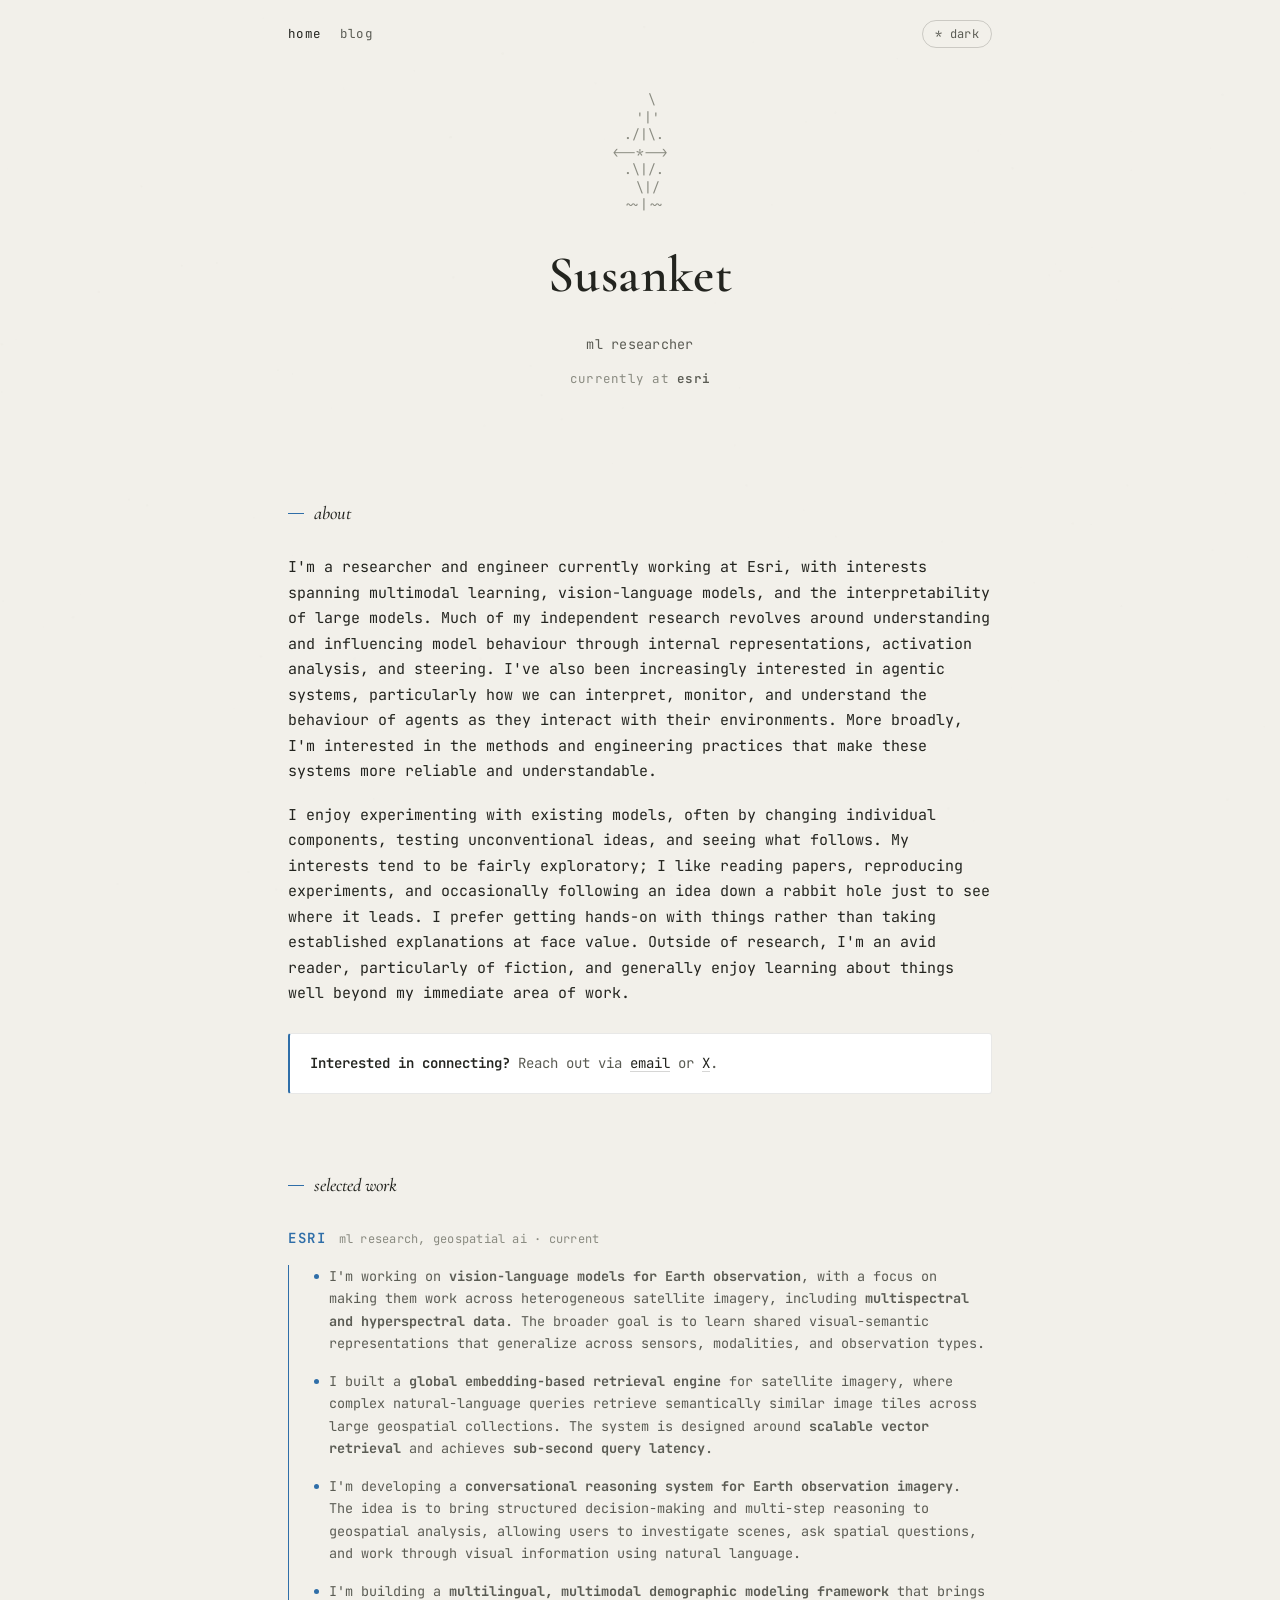
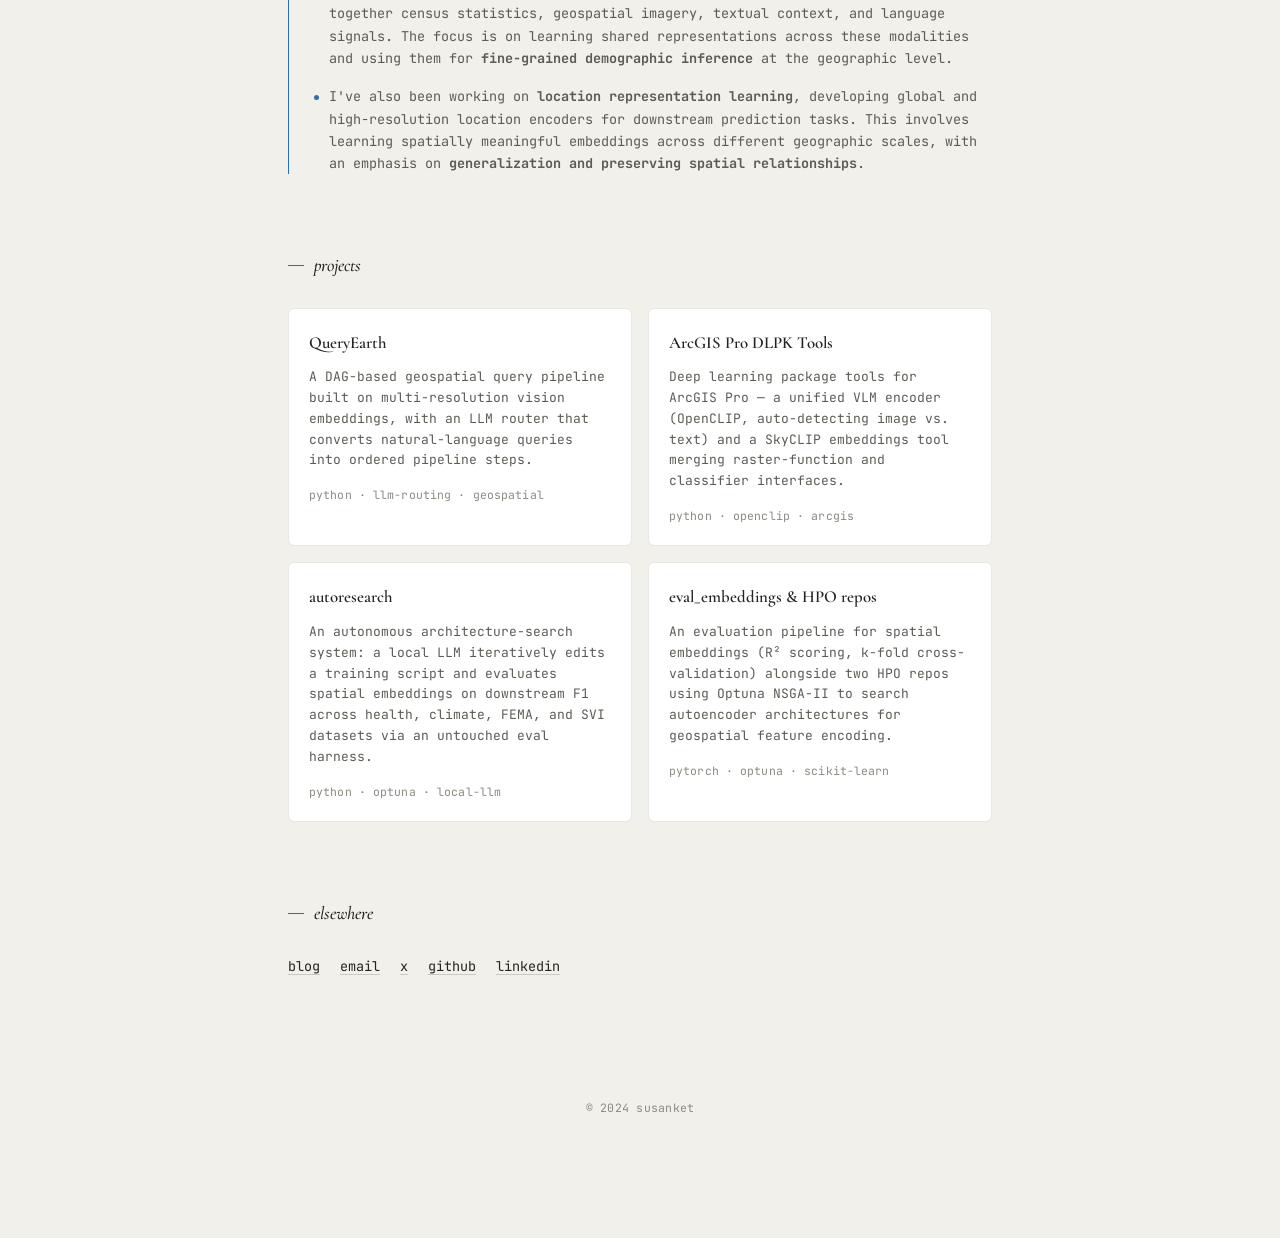
==== commit 53e8dde1: "[blog] depth imp [feat] toc" ====
--- a/index.html
+++ b/index.html
@@ -46,35 +46,39 @@
   </section>
 
   <section id="work">
-    <h2 class="section-label">selected work</h2>
+  <h2 class="section-label">selected work</h2>
 
-    <div class="work-group">
-      <div class="work-group-head">
-        <span class="org">Esri</span>
-        <span class="role">Geospatial AI Researcher &middot; current</span>
+  <div class="work-group">
+    <div class="work-group-head">
+      <span class="org">Esri</span>
+      <span class="role">ml research, geospatial ai &middot; current</span>
+    </div>
+
+    <div class="work-items">
+
+      <div class="work-item">
+        <div class="desc">I'm working on <strong>vision-language models for Earth observation</strong>, with a focus on making them work across heterogeneous satellite imagery, including <strong>multispectral and hyperspectral data</strong>. The broader goal is to learn shared visual-semantic representations that generalize across sensors, modalities, and observation types.</div>
       </div>
 
       <div class="work-item">
-        <div class="title">Global Location Encoder</div>
-        <div class="desc">Dual-encoder model (DINOv2 + Terramind) producing global-scale location embeddings from Sentinel-2 imagery, with weighted grid-based sampling and a relational loss. Benchmarked against GeoCLIP and SatCLIP.</div>
+        <div class="desc">I built a <strong>global embedding-based retrieval engine</strong> for satellite imagery, where complex natural-language queries retrieve semantically similar image tiles across large geospatial collections. The system is designed around <strong>scalable vector retrieval</strong> and achieves <strong>sub-second query latency</strong>.</div>
       </div>
 
       <div class="work-item">
-        <div class="title">High-Resolution US Location Embeddings</div>
-        <div class="desc">A fine-grained location encoder tuned for the continental US, extending the global model to finer spatial resolution for downstream prediction tasks.</div>
+        <div class="desc">I'm developing a <strong>conversational reasoning system for Earth observation imagery</strong>. The idea is to bring structured decision-making and multi-step reasoning to geospatial analysis, allowing users to investigate scenes, ask spatial questions, and work through visual information using natural language.</div>
       </div>
 
       <div class="work-item">
-        <div class="title">Multimodal Demographic Model</div>
-        <div class="desc">Combines tabular, image, text, and coordinate signals through cross-attention fusion to predict demographic outcomes at the grid-cell level &mdash; outperforming Google's PDFM on downstream benchmarks.</div>
+        <div class="desc">I'm building a <strong>multilingual, multimodal demographic modeling framework</strong> that brings together census statistics, geospatial imagery, textual context, and language signals. The focus is on learning shared representations across these modalities and using them for <strong>fine-grained demographic inference</strong> at the geographic level.</div>
       </div>
 
       <div class="work-item">
-        <div class="title">LLM-Assisted Caption Generation Pipeline</div>
-        <div class="desc">A two-stage LLM pipeline (running against Ollama / vLLM) that generates natural-language demographic captions for roughly 33,000 US ZIP codes from Census and ACS data.</div>
+        <div class="desc">I've also been working on <strong>location representation learning</strong>, developing global and high-resolution location encoders for downstream prediction tasks. This involves learning spatially meaningful embeddings across different geographic scales, with an emphasis on <strong>generalization and preserving spatial relationships</strong>.</div>
       </div>
+
     </div>
-  </section>
+  </div>
+</section>
 
   <section id="projects">
     <h2 class="section-label">projects</h2>
--- a/assets/css/style.css
+++ b/assets/css/style.css
@@ -1,18 +1,28 @@
 /* ==========================================================================
    Design tokens
    ========================================================================== */
-:root{
-  --bg:            #0a0d13;
-  --bg-elevated:   #10151d;
-  --bg-card:       #10141b;
-  --border:        rgba(232,230,223,0.09);
-  --border-strong: rgba(232,230,223,0.16);
-  --text:          #d4dbd5f5;
-  --text-dim:      #438649c7;
-  --text-dimmer:   #69a363b3;
-  --accent:        #46a146;
-  --accent-strong: #329a34a6;
-  --accent-dim:    rgba(34, 95, 27, 0.801);
+:root {
+  --bg:            #111412;
+  --bg-elevated:   #29332D;
+  --bg-card:       #35433B;
+  --border:        rgba(238,233,221,0.09);
+  --border-strong: rgba(238,233,221,0.16);
+
+  /* Text palette: col-1 is the main text; 2-6 are highlight colors. */
+  --text-col-1:       #EEE9DD;
+  --text-col-1-dim:   #B9B2A3;
+  --text-col-1-faint: #898B80;
+  --text-col-2:       #A5B49A;
+  --text-col-2-dim:   rgba(165,180,154,0.16);
+  --text-col-3:       #D7B98E;
+  --text-col-3-dim:   rgba(215,185,142,0.16);
+  --text-col-4:       #A8B8A5;
+  --text-col-4-dim:   rgba(168,184,165,0.16);
+  --text-col-5:       #C47759;
+  --text-col-5-dim:   rgba(196,119,89,0.16);
+  --text-col-6:       #D9A77E;
+  --text-col-6-dim:   rgba(217,167,126,0.16);
+
   --star-opacity:  1;
 
   --serif: "Cormorant Garamond", "Iowan Old Style", "Palatino Linotype", Georgia, serif;
@@ -26,14 +36,23 @@
   --bg:            #f2f0ea;
   --bg-elevated:   #ffffff;
   --bg-card:       #ffffff;
-  --border:        rgba(1, 33, 9, 0.361);
+  --border:        rgba(30,30,26,0.10);
   --border-strong: rgba(30,30,26,0.18);
-  --text:          #022c0e;
-  --text-dim:      #0f6831;
-  --text-dimmer:   #336e45;
-  --accent:        #159627;
-  --accent-strong: #036014;
-  --accent-dim:    rgba(8, 135, 5, 0.417);
+
+  --text-col-1:       #23241f;
+  --text-col-1-dim:   #5b5c54;
+  --text-col-1-faint: #8a8b81;
+  --text-col-2:       #2f6ea8;
+  --text-col-2-dim:   rgba(47,110,168,0.10);
+  --text-col-3:       #6a4fa0;
+  --text-col-3-dim:   rgba(106,79,160,0.10);
+  --text-col-4:       #2c6b4d;
+  --text-col-4-dim:   rgba(44,107,77,0.10);
+  --text-col-5:       #a0522d;
+  --text-col-5-dim:   rgba(160,82,45,0.10);
+  --text-col-6:       #8a6a00;
+  --text-col-6-dim:   rgba(138,106,0,0.10);
+
   --star-opacity:  0.35;
 }
 
@@ -45,7 +64,7 @@
 body{
   margin: 0;
   background: var(--bg);
-  color: var(--text);
+  color: var(--text-col-1);
   font-family: var(--mono);
   font-size: 15px;
   line-height: 1.7;
@@ -55,22 +74,22 @@
 img{ max-width: 100%; display:block; }
 a{ color: inherit; }
 a:focus-visible, button:focus-visible{
-  outline: 1.5px solid var(--accent);
+  outline: 1.5px solid var(--text-col-2);
   outline-offset: 3px;
   border-radius: 2px;
 }
-::selection{ background: var(--accent-dim); color: var(--text); }
+::selection{ background: var(--text-col-2-dim); color: var(--text-col-1); }
 
 .link{
-  color: var(--text);
+  color: var(--text-col-1);
   text-decoration: underline;
   text-decoration-color: var(--border-strong);
   text-underline-offset: 3px;
   transition: color .15s ease, text-decoration-color .15s ease;
 }
 .link:hover{
-  color: var(--accent-strong);
-  text-decoration-color: var(--accent);
+  color: var(--text-col-2);
+  text-decoration-color: var(--text-col-2);
 }
 
 /* ==========================================================================
@@ -105,25 +124,25 @@
 .topbar nav{ display:flex; gap: 18px; align-items:center; }
 .topbar a{
   text-decoration: none;
-  color: var(--text-dim);
+  color: var(--text-col-1-dim);
   letter-spacing: .03em;
 }
-.topbar a:hover{ color: var(--accent); }
-.topbar a.current{ color: var(--text); }
+.topbar a:hover{ color: var(--text-col-2); }
+.topbar a.current{ color: var(--text-col-1); }
 
 .theme-toggle{
   font-family: var(--mono);
   font-size: 12px;
   background: transparent;
   border: 1px solid var(--border-strong);
-  color: var(--text-dim);
+  color: var(--text-col-1-dim);
   border-radius: 999px;
   padding: 5px 12px;
   cursor: pointer;
   letter-spacing: .03em;
   transition: color .15s ease, border-color .15s ease;
 }
-.theme-toggle:hover{ color: var(--text); border-color: var(--accent); }
+.theme-toggle:hover{ color: var(--text-col-1); border-color: var(--text-col-2); }
 
 /* ==========================================================================
    Layout shell
@@ -143,7 +162,7 @@
 }
 .glyph{
   font-family: var(--mono);
-  color: var(--text-dimmer);
+  color: var(--text-col-1-faint);
   font-size: 13px;
   line-height: 1.35;
   white-space: pre;
@@ -156,22 +175,22 @@
   font-size: clamp(2.4rem, 6vw, 3.2rem);
   letter-spacing: .01em;
   margin: 0 0 14px;
-  color: var(--text);
+  color: var(--text-col-1);
 }
 .hero .tagline{
-  color: var(--text-dim);
+  color: var(--text-col-1-dim);
   font-size: 13.5px;
   letter-spacing: .02em;
   margin: 0 0 10px;
 }
 .hero .status{
-  color: var(--text-dimmer);
+  color: var(--text-col-1-faint);
   font-size: 12.5px;
   letter-spacing: .02em;
 }
-.hero .status b{ color: var(--text-dim); font-weight: 600; }
+.hero .status b{ color: var(--text-col-1-dim); font-weight: 600; }
 .hero .status a{ text-decoration: underline; text-decoration-color: var(--border-strong); }
-.hero .status a:hover{ color: var(--accent); text-decoration-color: var(--accent); }
+.hero .status a:hover{ color: var(--text-col-2); text-decoration-color: var(--text-col-2); }
 
 /* ==========================================================================
    Sections
@@ -182,7 +201,7 @@
   font-style: italic;
   font-weight: 500;
   font-size: 1.15rem;
-  color: var(--text);
+  color: var(--text-col-1);
   display: flex;
   align-items: center;
   gap: 10px;
@@ -192,11 +211,11 @@
   content: "";
   width: 16px;
   height: 1px;
-  background: var(--accent);
+  background: var(--text-col-2);
   display: inline-block;
 }
 
-.prose p{ margin: 0 0 18px; color: var(--text); }
+.prose p{ margin: 0 0 18px; color: var(--text-col-1); }
 .prose p:last-child{ margin-bottom: 0; }
 
 /* Callout */
@@ -205,47 +224,66 @@
   padding: 18px 20px;
   background: var(--bg-elevated);
   border: 1px solid var(--border);
-  border-left: 2px solid var(--accent);
+  border-left: 2px solid var(--text-col-2);
   border-radius: 3px;
   font-size: 14px;
-  color: var(--text-dim);
+  color: var(--text-col-1-dim);
   line-height: 1.65;
 }
-.callout b{ color: var(--text); font-weight: 600; }
+.callout b{ color: var(--text-col-1); font-weight: 600; }
 
 /* Work entries */
 .work-group + .work-group{ margin-top: 46px; }
 .work-group-head{
   display:flex;
   align-items: baseline;
-  gap: 10px;
-  margin-bottom: 18px;
+  gap: 12px;
+  margin-bottom: 14px;
   flex-wrap: wrap;
 }
 .work-group-head .org{
-  font-family: var(--serif);
-  font-weight: 600;
-  font-size: 1.15rem;
+  font-family: var(--mono);
+  font-weight: 600;
+  font-size: 14px;
+  letter-spacing: .12em;
+  text-transform: uppercase;
+  color: var(--text-col-2);
 }
 .work-group-head .role{
   font-size: 12px;
-  color: var(--text-dimmer);
+  color: var(--text-col-1-faint);
   letter-spacing: .02em;
 }
+.work-items{
+  border-left: 1px solid var(--text-col-2);
+  padding-left: 40px;
+  display: flex;
+  flex-direction: column;
+  gap: 16px;
+}
 .work-item{
-  padding: 18px 0;
-  border-top: 1px solid var(--border);
+  position: relative;
   display: grid;
   grid-template-columns: 1fr;
-  gap: 6px;
+  gap: 4px;
+}
+.work-item::before{
+  content: "";
+  position: absolute;
+  left: -15px;
+  top: .62em;
+  width: 5px;
+  height: 5px;
+  border-radius: 50%;
+  background: var(--text-col-2);
 }
 .work-item .title{
   font-weight: 600;
-  color: var(--text);
+  color: var(--text-col-1);
   font-size: 14px;
 }
 .work-item .desc{
-  color: var(--text-dim);
+  color: var(--text-col-1-dim);
   font-size: 13.5px;
   line-height: 1.65;
 }
@@ -274,13 +312,13 @@
   margin: 0 0 10px;
 }
 .project-card p{
-  color: var(--text-dim);
+  color: var(--text-col-1-dim);
   font-size: 13px;
   line-height: 1.6;
   margin: 0 0 14px;
 }
 .tags{
-  color: var(--text-dimmer);
+  color: var(--text-col-1-faint);
   font-size: 11.5px;
   letter-spacing: .01em;
 }
@@ -298,7 +336,7 @@
   text-align: center;
   margin-top: 90px;
   padding-top: 30px;
-  color: var(--text-dimmer);
+  color: var(--text-col-1-faint);
   font-size: 11.5px;
   letter-spacing: .02em;
 }
@@ -314,7 +352,7 @@
   margin: 30px 0 8px;
 }
 .page-sub{
-  color: var(--text-dim);
+  color: var(--text-col-1-dim);
   font-size: 13px;
   margin: 0 0 50px;
 }
@@ -329,24 +367,24 @@
   font-weight: 600;
   font-size: 1.3rem;
   text-decoration: none;
-  color: var(--text);
+  color: var(--text-col-1);
   transition: color .15s ease;
 }
-.post-item a.post-title:hover{ color: var(--accent-strong); }
+.post-item a.post-title:hover{ color: var(--text-col-2); }
 .post-meta{
-  color: var(--text-dimmer);
+  color: var(--text-col-1-faint);
   font-size: 11.5px;
   margin: 6px 0 10px;
   letter-spacing: .02em;
 }
 .post-excerpt{
-  color: var(--text-dim);
+  color: var(--text-col-1-dim);
   font-size: 13.5px;
   line-height: 1.65;
   margin: 0;
 }
 .empty-state{
-  color: var(--text-dimmer);
+  color: var(--text-col-1-faint);
   font-size: 13.5px;
   padding: 40px 0;
   border-top: 1px solid var(--border);
@@ -359,11 +397,11 @@
 .post-header .back{
   display:inline-block;
   font-size: 12px;
-  color: var(--text-dimmer);
+  color: var(--text-col-1-faint);
   text-decoration: none;
   margin-bottom: 22px;
 }
-.post-header .back:hover{ color: var(--accent); }
+.post-header .back:hover{ color: var(--text-col-2); }
 .post-header h1{
   font-family: var(--serif);
   font-weight: 600;
@@ -373,11 +411,11 @@
 }
 .post-header .post-meta{ margin: 0; }
 
-.post-body{ font-size: 15px; line-height: 1.8; color: var(--text); }
+.post-body{ font-size: 15px; line-height: 1.8; color: var(--text-col-1); }
 .post-body h1, .post-body h2, .post-body h3{
   font-family: var(--serif);
   font-weight: 900;
-  color: var(--text);
+  color: var(--text-col-1);
   margin: 42px 0 16px;
   line-height: 1.6;
 }
@@ -385,15 +423,15 @@
 .post-body h2{ font-size: 2.0rem; }
 .post-body h3{ font-size: 1.8rem; }
 .post-body p{ margin: 0 0 20px; }
-.post-body a{ color: var(--accent); text-decoration: underline; text-decoration-color: var(--border-strong); }
-.post-body a:hover{ text-decoration-color: var(--accent); }
-.post-body ul, .post-body ol{ margin: 0 0 20px; padding-left: 22px; color: var(--text); }
+.post-body a{ color: var(--text-col-2); text-decoration: underline; text-decoration-color: var(--border-strong); }
+.post-body a:hover{ text-decoration-color: var(--text-col-2); }
+.post-body ul, .post-body ol{ margin: 0 0 20px; padding-left: 22px; color: var(--text-col-1); }
 .post-body li{ margin-bottom: 8px; }
 .post-body blockquote{
   margin: 24px 0;
   padding: 4px 20px;
-  border-left: 2px solid var(--accent);
-  color: var(--text-dim);
+  border-left: 2px solid var(--text-col-2);
+  color: var(--text-col-1-dim);
   font-style: italic;
 }
 .post-body code{
@@ -434,6 +472,93 @@
 }
 .post-body .katex{ font-size: 1.05em; }
 
+/* Right-side section rail (table of contents) */
+.toc-rail{
+  position: fixed;
+  top: 50%;
+  right: 12px;
+  transform: translateY(-50%);
+  display: flex;
+  flex-direction: column;
+  align-items: flex-end;
+  gap: 9px;
+  padding: 22px 10px;
+  z-index: 40;
+  pointer-events: auto;
+}
+.toc-rail .toc-item{
+  position: relative;
+  display: flex;
+  align-items: center;
+  justify-content: flex-end;
+  padding: 2px 0;
+  pointer-events: auto;
+  text-decoration: none;
+}
+.toc-rail .toc-bar{
+  display: block;
+  height: 3px;
+  border-radius: 2px;
+  background: var(--text-col-1-faint);
+  opacity: .45;
+  transition: opacity .18s ease, background .18s ease, width .18s ease;
+}
+.toc-rail .toc-item:hover .toc-bar,
+.toc-rail .toc-item:focus-visible .toc-bar{
+  opacity: .85;
+  background: var(--text-col-1-dim);
+}
+.toc-rail .toc-item.active .toc-bar{
+  opacity: 1;
+  background: var(--text-col-1);
+}
+.toc-rail .toc-label{
+  position: absolute;
+  right: calc(100% + 12px);
+  top: 50%;
+  width: 190px;
+  transform: translateY(-50%) translateX(4px);
+  white-space: nowrap;
+  overflow: hidden;
+  text-overflow: ellipsis;
+  text-align: left;
+  font-family: var(--mono);
+  font-size: 11px;
+  line-height: 1.2;
+  color: var(--text-col-1-dim);
+  border-radius: 5px;
+  padding: 4px 8px;
+  opacity: 0;
+  pointer-events: none;
+  transition: opacity .18s ease, transform .18s ease, background .15s ease, color .15s ease;
+}
+.toc-rail .toc-item.sub .toc-label{ width: 170px; }
+.toc-rail .toc-item.active .toc-label{
+  color: var(--text-col-1);
+  background: var(--bg-card);
+  font-weight: 600;
+}
+.toc-rail .toc-top{ margin-bottom: 5px; }
+.toc-rail .toc-top .toc-label{
+  color: var(--text-col-2);
+  font-weight: 600;
+}
+.toc-rail .toc-top .toc-bar{
+  width: 22px;
+  opacity: 1;
+  background: var(--text-col-1);
+}
+.toc-rail:hover .toc-label,
+.toc-rail.open .toc-label,
+.toc-rail:focus-within .toc-label{
+  opacity: 1;
+  transform: translateY(-50%) translateX(0);
+  pointer-events: auto;
+}
+@media (max-width: 1180px){
+  .toc-rail{ display: none; }
+}
+
 /* Post header image — stretches to full wrap width (slightly wider than body) */
 .post-header-image-wrap{
   margin: 0 calc(-1 * var(--pad)) 30px;
@@ -447,7 +572,7 @@
   display:block;
   text-align:left;
   font-size:0.82em;
-  color:var(--text-dimmer);
+  color:var(--text-col-1-faint);
   padding:4px 0 0;
 }
 
@@ -465,7 +590,7 @@
 .post-body figcaption{
   text-align:left;
   font-size:0.82em;
-  color:var(--text-dimmer);
+  color:var(--text-col-1-faint);
   padding:4px 0 0;
 }
 
@@ -485,9 +610,9 @@
   transition:border-color .15s;
   white-space:nowrap;
 }
-.link-button:hover{ border-color:var(--accent); }
-.link-button .link-domain{ font-weight:600; color:var(--accent); }
-.link-button .link-text{ color:var(--text-dim); }
+.link-button:hover{ border-color:var(--text-col-2); }
+.link-button .link-domain{ font-weight:600; color:var(--text-col-2); }
+.link-button .link-text{ color:var(--text-col-1-dim); }
 
 .post-footer{
   margin-top: 60px;
@@ -498,7 +623,7 @@
 /* ==========================================================================
    Utility
    ========================================================================== */
-.loading{ color: var(--text-dimmer); font-size: 13px; padding: 40px 0; }
+.loading{ color: var(--text-col-1-faint); font-size: 13px; padding: 40px 0; }
 
 @media (prefers-reduced-motion: reduce){
   html{ scroll-behavior: auto; }
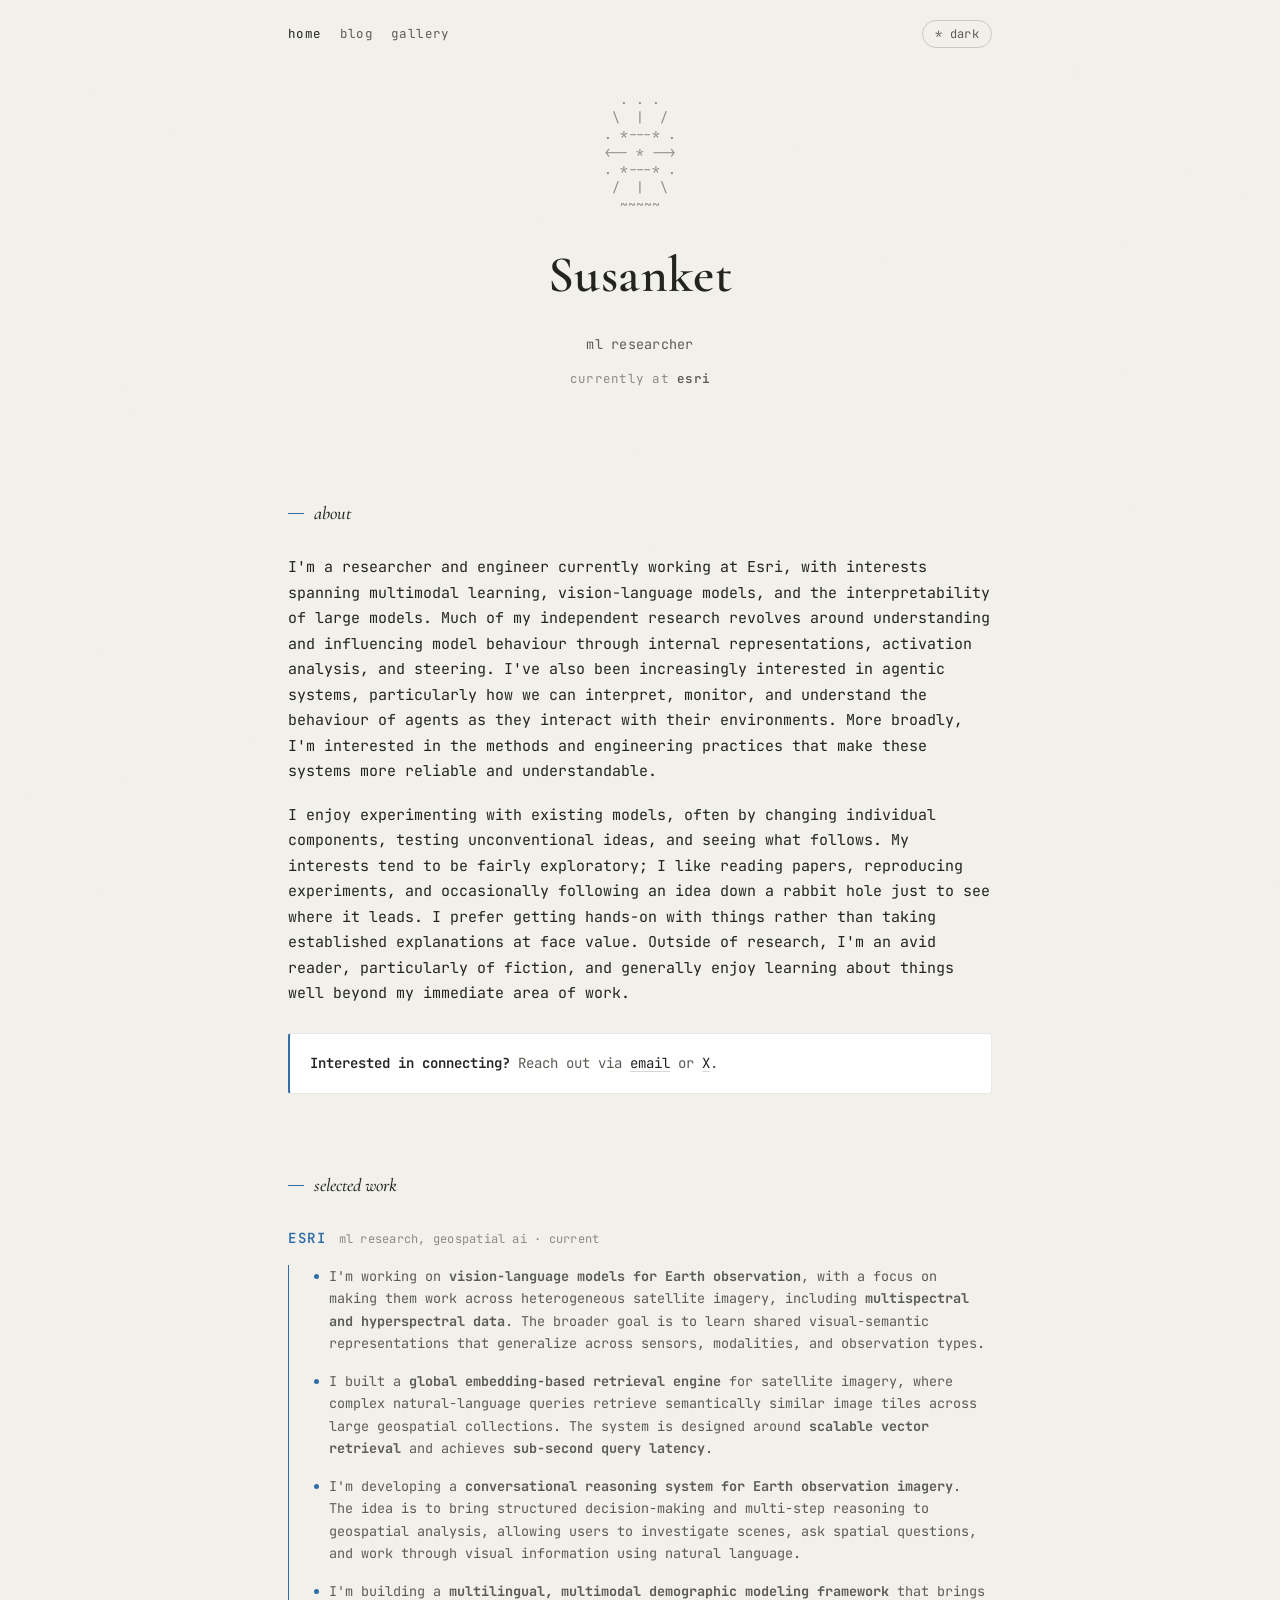
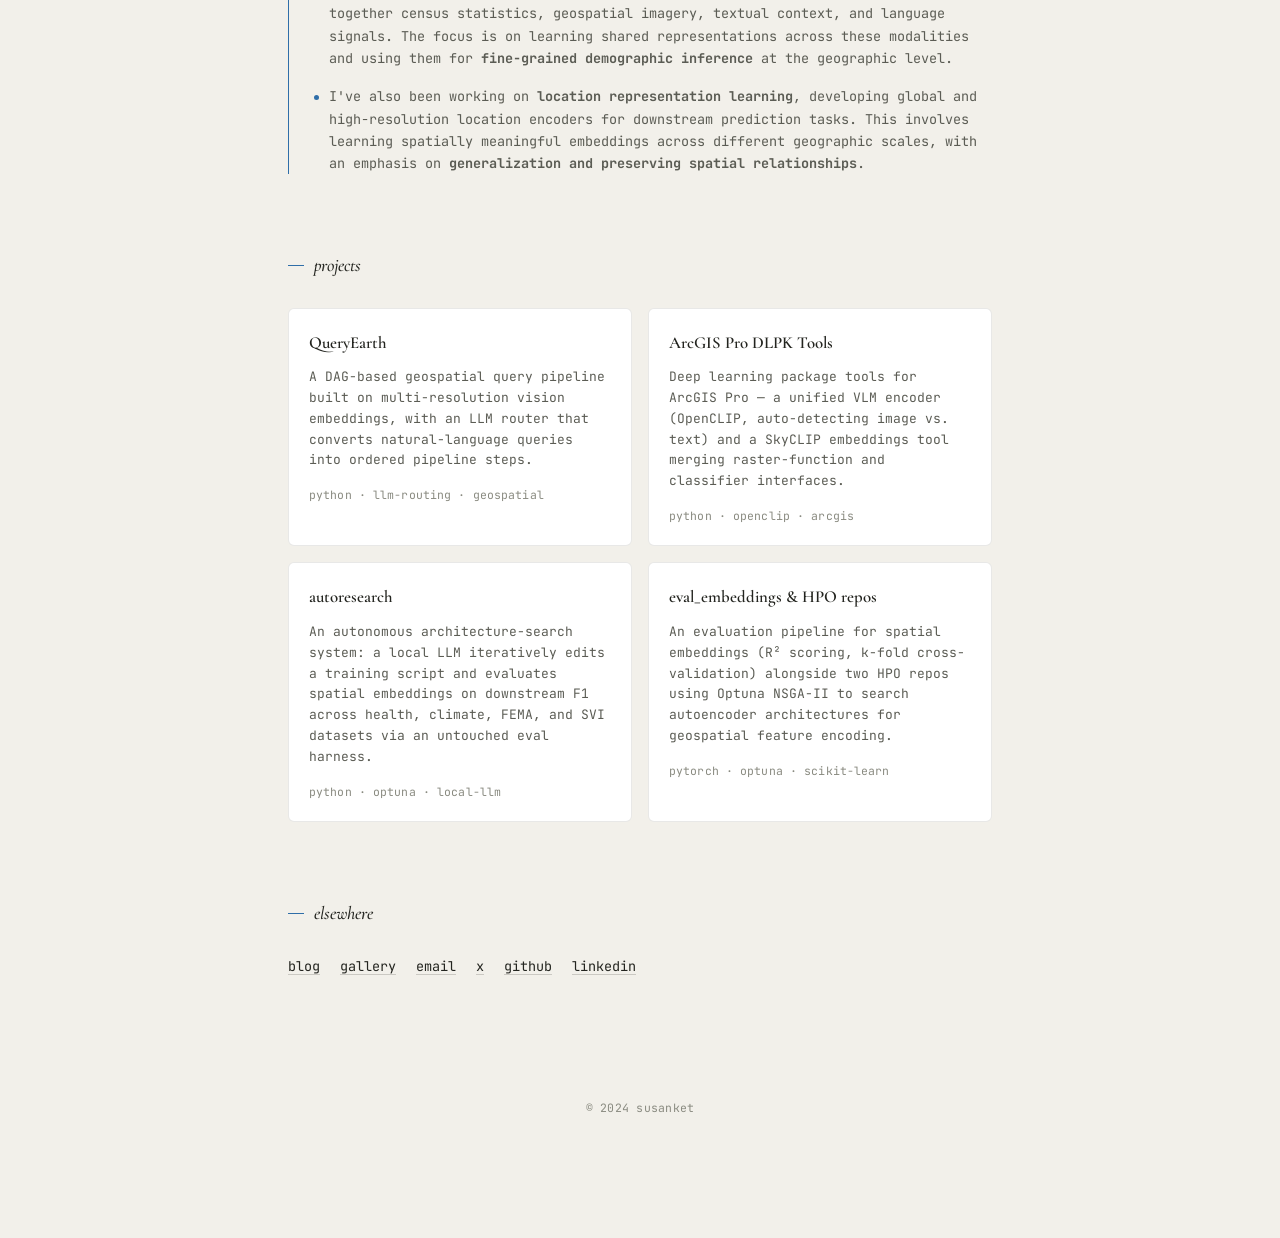
==== commit 0fdae49d: "[feat] added gallery, imporved favicon, fixed glyph" ====
--- a/index.html
+++ b/index.html
@@ -3,9 +3,9 @@
 <head>
 <meta charset="UTF-8">
 <meta name="viewport" content="width=device-width, initial-scale=1.0">
-<title>Susanket Sarkar</title>
-<meta name="description" content="Susanket Sarkar — ML Researcher.">
-<link rel="icon" href="data:image/svg+xml,%3Csvg xmlns='http://www.w3.org/2000/svg' viewBox='0 0 100 100'%3E%3Ctext y='.9em' font-size='90' font-family='monospace' fill='%23a3d9c0'%3E*%3C/text%3E%3C/svg%3E">
+<title>Susanket</title>
+<meta name="description" content="Susanket">
+<link rel="icon" type="image/svg+xml" href="assets/favicon.svg">
 <link rel="preconnect" href="https://fonts.googleapis.com">
 <link rel="preconnect" href="https://fonts.gstatic.com" crossorigin>
 <link href="https://fonts.googleapis.com/css2?family=Cormorant+Garamond:ital,wght@0,500;0,600;1,500;1,600&family=JetBrains+Mono:wght@400;500;600&display=swap" rel="stylesheet">
@@ -18,6 +18,7 @@
   <nav>
     <a href="index.html" class="current">home</a>
     <a href="blog/index.html">blog</a>
+    <a href="photography/index.html">gallery</a>
   </nav>
   <button id="theme-toggle" class="theme-toggle" type="button" aria-label="Toggle light and dark theme">* light</button>
 </div>
@@ -116,6 +117,7 @@
     <!-- EDIT ME: point these at your real profiles / resume. -->
     <div class="elsewhere-links">
       <a class="link" href="blog/index.html">blog</a>
+      <a class="link" href="photography/index.html">gallery</a>
       <a class="link" href="mailto:susanketsarkar1140@gmail.com">email</a>
       <a class="link" href="https://x.com/positivlyskewed" target="_blank" rel="noopener">x</a>
       <a class="link" href="https://github.com/SusanketSarkar" target="_blank" rel="noopener">github</a>
@@ -129,5 +131,6 @@
 <script src="assets/js/theme.js"></script>
 <script src="assets/js/starfield.js"></script>
 <script src="assets/js/spinner.js"></script>
+<script src="assets/js/favicon.js"></script>
 </body>
 </html>
--- a/assets/css/style.css
+++ b/assets/css/style.css
@@ -120,6 +120,21 @@
   max-width: var(--max-w);
   margin: 0 auto;
   font-size: 12.5px;
+}
+.topbar::before{
+  content: "";
+  position: absolute;
+  top: 0;
+  bottom: 0;
+  left: 50%;
+  width: 100vw;
+  transform: translateX(-50%);
+  background: var(--bg);
+  background: color-mix(in srgb, var(--bg) 84%, transparent);
+  -webkit-backdrop-filter: blur(12px);
+  backdrop-filter: blur(12px);
+  z-index: -1;
+  pointer-events: none;
 }
 .topbar nav{ display:flex; gap: 18px; align-items:center; }
 .topbar a{
@@ -621,6 +636,97 @@
 }
 
 /* ==========================================================================
+   Photography gallery
+   ========================================================================== */
+.photo-gallery{
+  columns: 2;
+  column-gap: 16px;
+}
+@media (max-width: 560px){
+  .photo-gallery{ columns: 1; }
+}
+.photo-item{
+  display: block;
+  width: 100%;
+  margin: 0 0 16px;
+  padding: 0;
+  border: 1px solid var(--border);
+  border-radius: 6px;
+  background: var(--bg-card);
+  overflow: hidden;
+  cursor: zoom-in;
+  break-inside: avoid;
+  transition: border-color .18s ease, transform .18s ease;
+}
+.photo-item:hover{ border-color: var(--border-strong); transform: translateY(-2px); }
+.photo-item img{
+  width: 100%;
+  height: auto;
+  display: block;
+  transition: opacity .2s ease;
+}
+.photo-item:hover img{ opacity: .9; }
+
+/* Lightbox */
+body.lightbox-open{ overflow: hidden; }
+.lightbox{
+  position: fixed;
+  inset: 0;
+  z-index: 100;
+  display: flex;
+  flex-direction: column;
+  align-items: center;
+  justify-content: center;
+  gap: 16px;
+  padding: 28px;
+  background: rgba(17,20,18,.86);
+  background: color-mix(in srgb, var(--bg) 82%, transparent);
+  -webkit-backdrop-filter: blur(10px);
+  backdrop-filter: blur(10px);
+  opacity: 0;
+  visibility: hidden;
+  transition: opacity .22s ease, visibility .22s ease;
+  cursor: zoom-out;
+}
+.lightbox.open{ opacity: 1; visibility: visible; }
+.lightbox-inner{
+  margin: 0;
+  display: flex;
+  flex-direction: column;
+  align-items: center;
+  gap: 10px;
+  max-width: min(1000px, 88vw);
+  transform: scale(.97);
+  transition: transform .22s ease;
+}
+.lightbox.open .lightbox-inner{ transform: scale(1); }
+.lightbox-inner img{
+  max-width: min(500px, 44vw);
+  max-height: 78vh;
+  width: auto;
+  height: auto;
+  border-radius: 6px;
+  border: 1px solid var(--border-strong);
+  box-shadow: 0 24px 70px rgba(0,0,0,.45);
+  outline: none;
+}
+.lightbox-inner figcaption{
+  font-size: 12px;
+  letter-spacing: .03em;
+  color: var(--text-col-1-faint);
+  text-align: center;
+}
+.lightbox-hint{
+  margin: 0;
+  font-size: 11px;
+  letter-spacing: .04em;
+  color: var(--text-col-1-faint);
+}
+@media (prefers-reduced-motion: reduce){
+  .lightbox, .lightbox-inner{ transition: none; }
+}
+
+/* ==========================================================================
    Utility
    ========================================================================== */
 .loading{ color: var(--text-col-1-faint); font-size: 13px; padding: 40px 0; }
